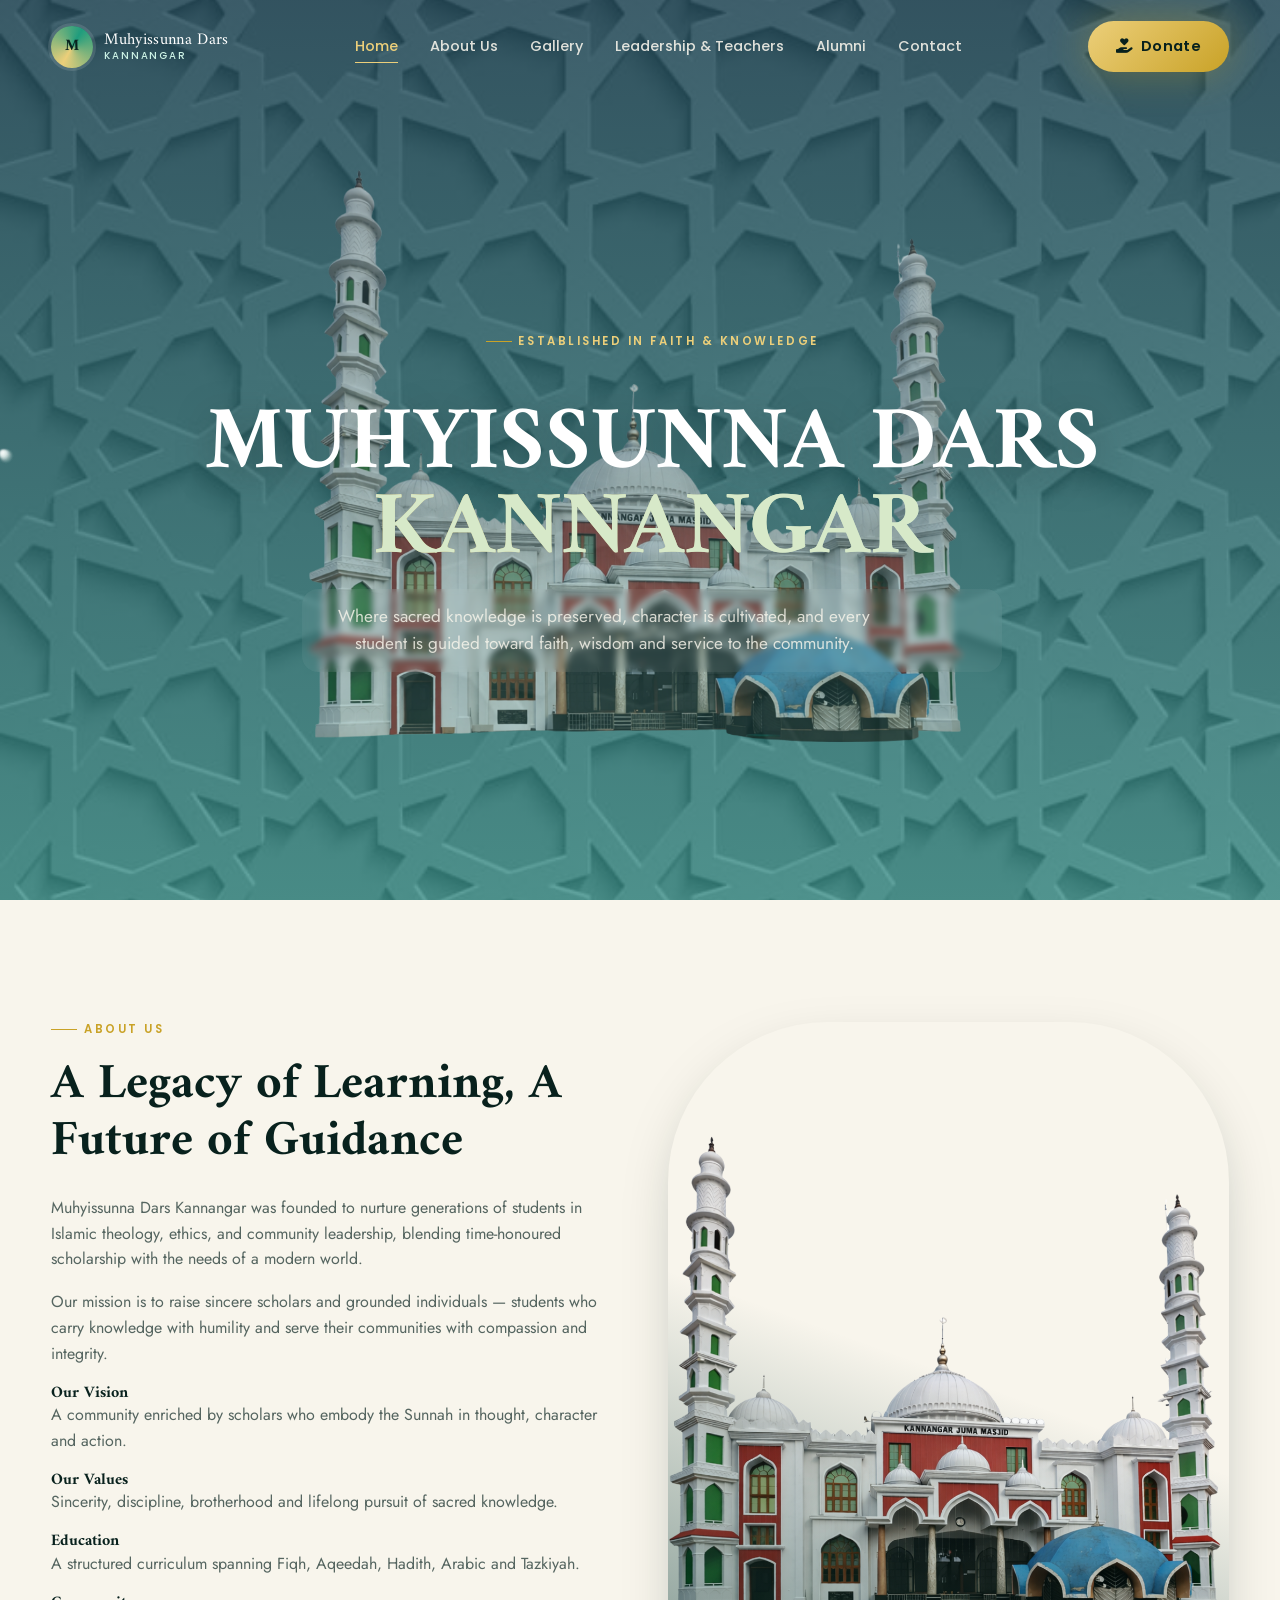
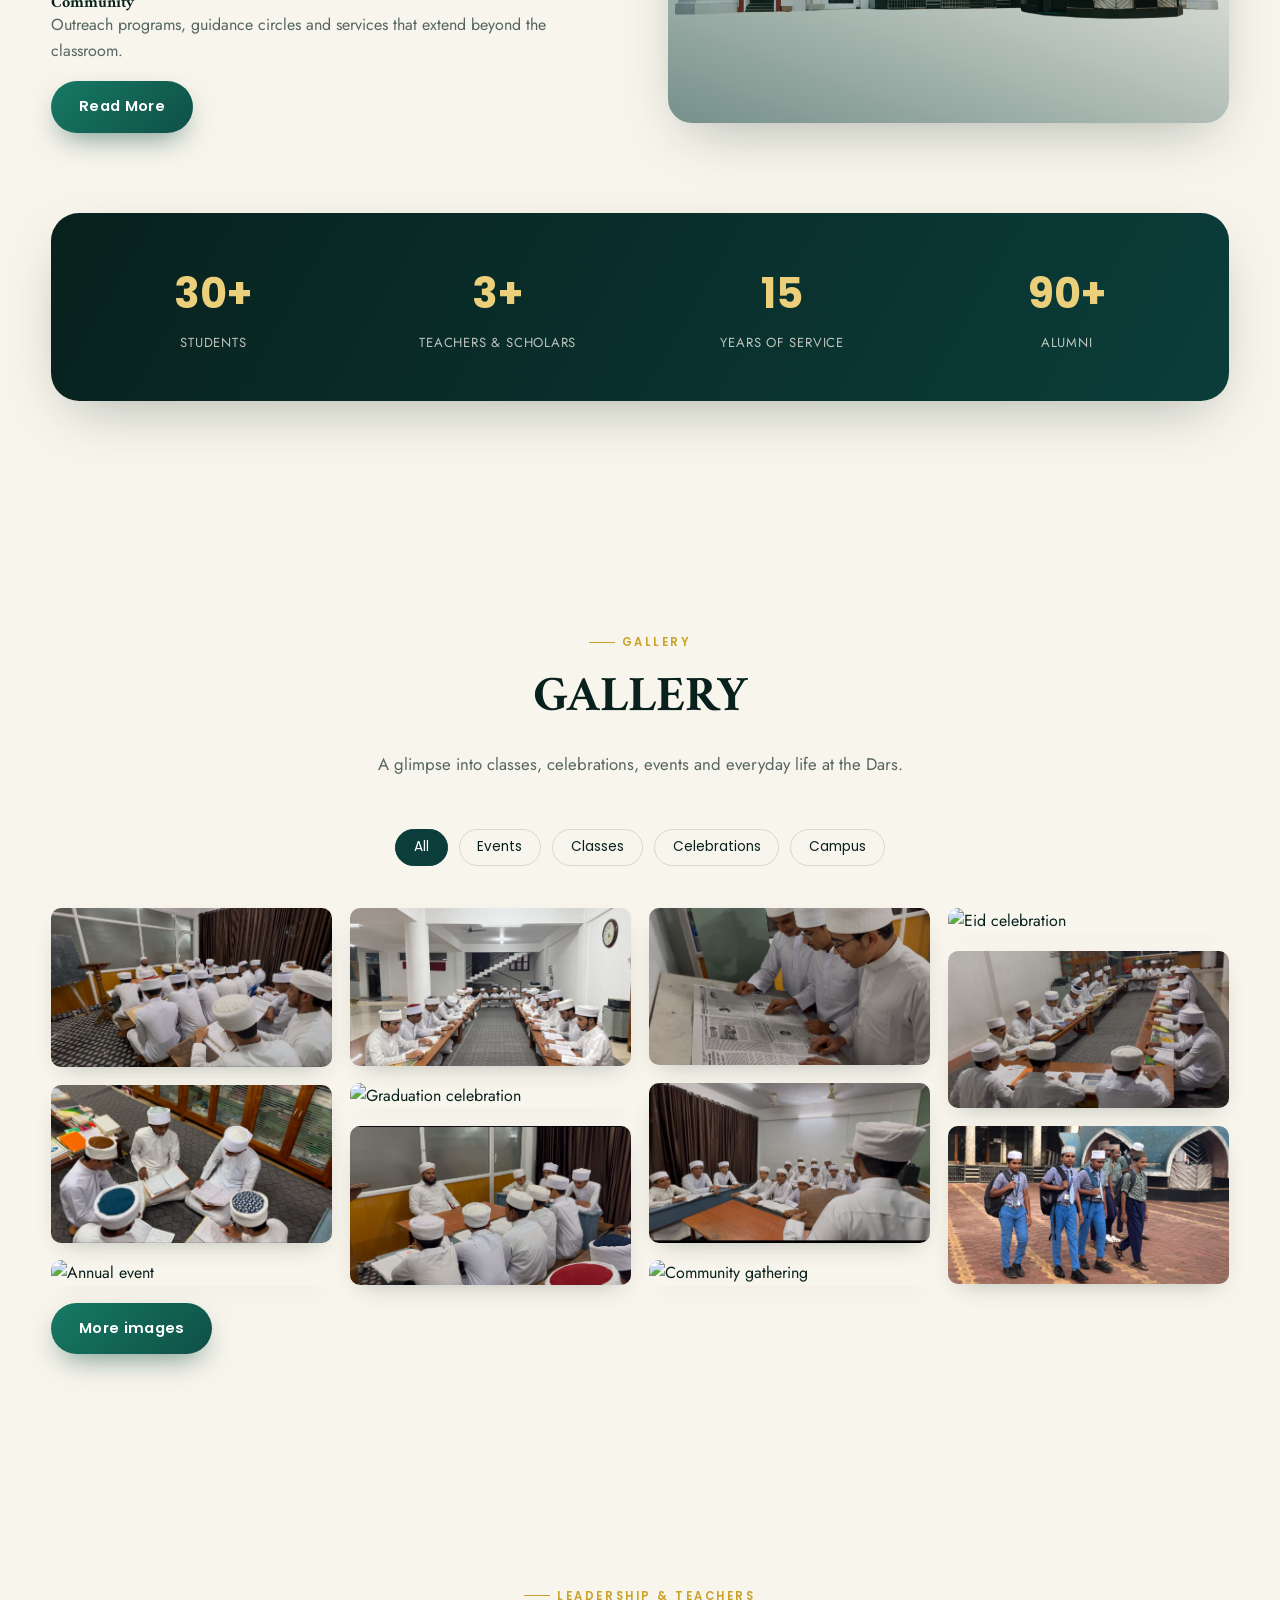
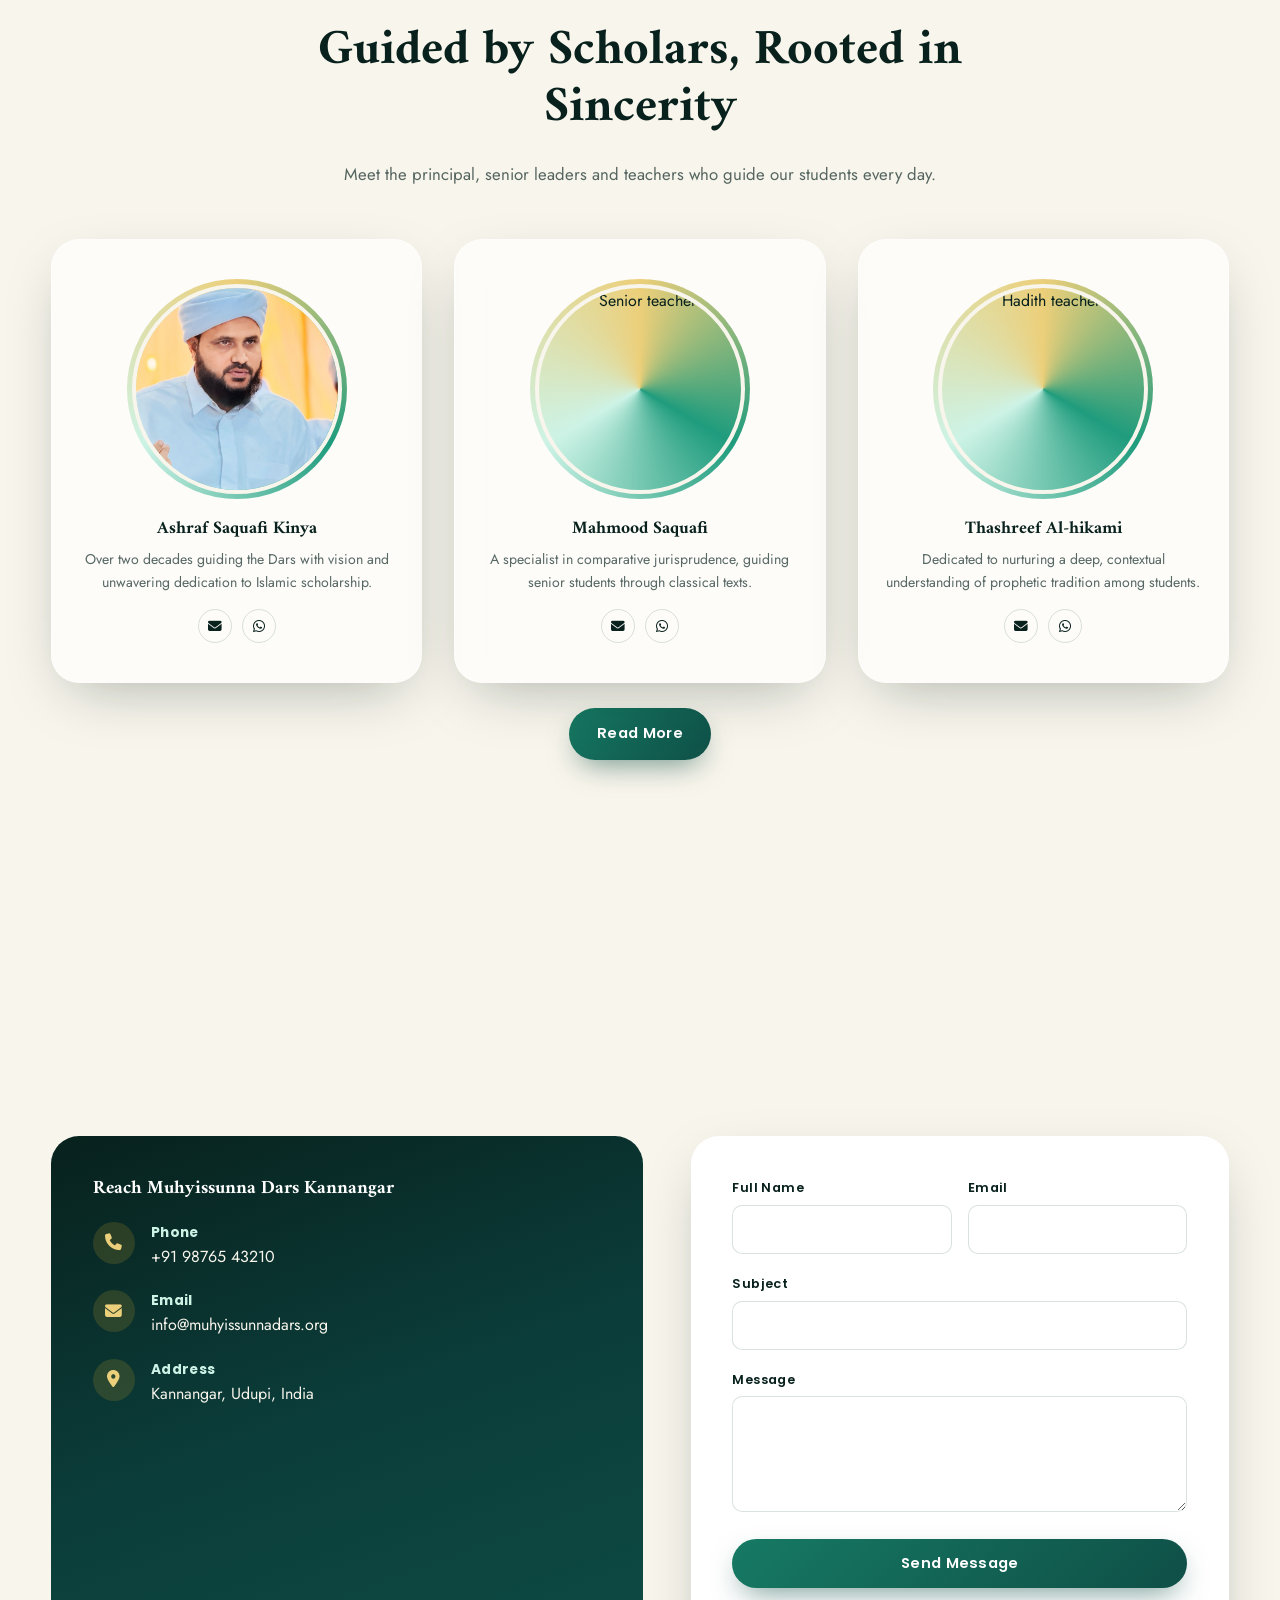
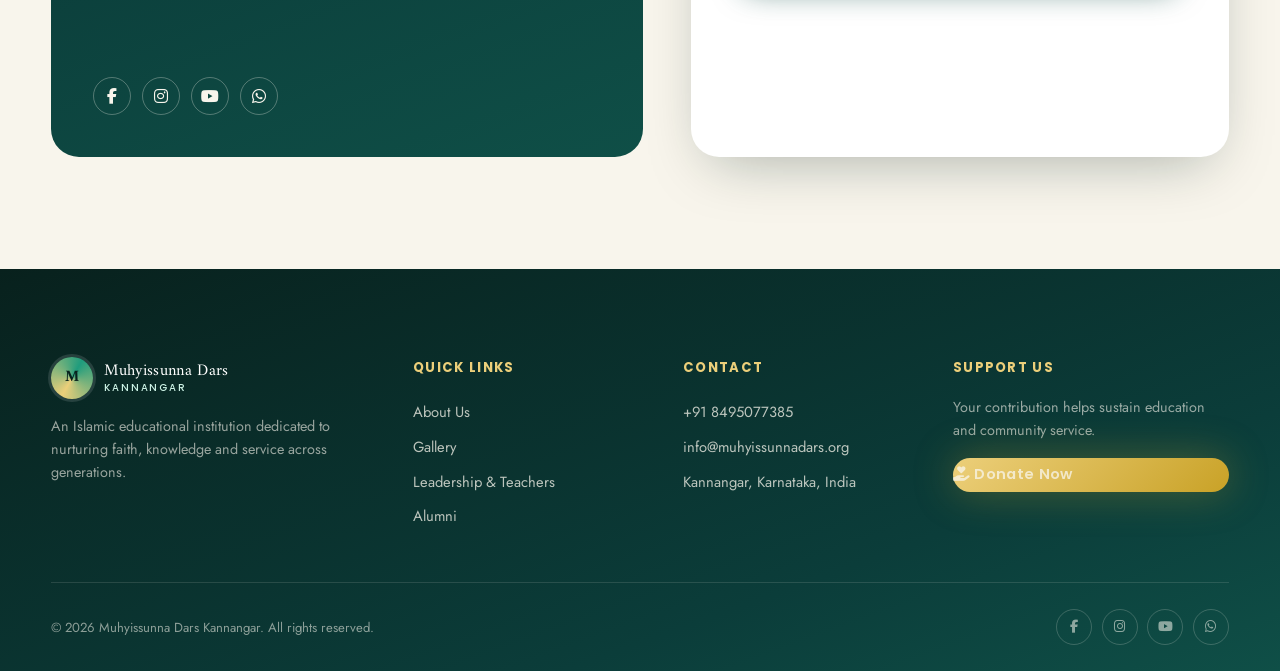
==== index.html @ 27917402 "Add files via upload" ====
<!DOCTYPE html>
<html lang="en">
<head>
<meta charset="UTF-8">
<meta name="viewport" content="width=device-width, initial-scale=1.0">
<title>Muhyissunna Dars Kannangar — Islamic Education, Rooted in Faith</title>
<meta name="description" content="Muhyissunna Dars Kannangar is an Islamic educational institution nurturing knowledge, faith and community through traditional and contemporary learning.">
<link rel="preconnect" href="https://fonts.googleapis.com">
<link href="https://fonts.googleapis.com/css2?family=Amiri:wght@400;700&family=Jost:wght@300;400;500;600;700&family=Poppins:wght@500;600;700&display=swap" rel="stylesheet">
<link rel="stylesheet" href="https://cdnjs.cloudflare.com/ajax/libs/font-awesome/6.5.1/css/all.min.css">
<link rel="stylesheet" href="style.css">
</head>
<body>

<div class="loader">
    <img src="images/kngr mosque.png" alt="Muhyissunna Dars Logo" class="loader-image">
    <span>Muhyissunna Dars<br/>&emsp;&emsp;Kannangar</span>
</div>

<!-- ===================== NAVBAR ===================== -->
<nav class="navbar">
  <div class="container">
    <a href="index.html" class="brand">
      <div class="brand-mark">M</div>
      <div class="brand-name">Muhyissunna Dars
        <small>KANNANGAR</small>
      </div>
    </a>
    <ul class="nav-links">
      <li><a href="index.html#home">Home</a></li>
      <li><a href="about.html">About Us</a></li>
      <li><a href="gallery.html">Gallery</a></li>
      <li><a href="leadership.html">Leadership &amp; Teachers</a></li>
      <li><a href="alumni.html">Alumni</a></li>
      <li><a href="contact.html">Contact</a></li>
    </ul>
    <div class="nav-cta">
      <a href="donate.html" class="btn btn-gold"><i class="fa-solid fa-hand-holding-heart"></i> Donate</a>
      <button class="nav-toggle" aria-label="Toggle menu"><span></span><span></span><span></span></button>
    </div>
  </div>
</nav>

<!-- ===================== HERO ===================== -->
<section class="hero" id="home">
  <img src="images/kngr mosque.png" class="hero-mosque" alt="Kannangar Mosque">
  <div class="hero-pattern"></div>
  <div class="floaters"></div>
  <div class="container hero-content">
    <div class="eyebrow hero-eyebrow" data-reveal="fade">Established in Faith &amp; Knowledge</div>
    <h1 class="hero-title" data-reveal>MUHYISSUNNA DARS<br><span>KANNANGAR</span></h1>
<div class="hero-sub-box" data-reveal>
    <p class="hero-sub">
        Where sacred knowledge is preserved, character is cultivated, and every student is guided toward faith, wisdom and service to the community.
    </p>
</div>    <div class="hero-actions" data-reveal>
      <a href="about.html" class="btn btn-primary">Learn More</a>
      <a href="contact.html" class="btn btn-ghost">Contact Us</a>
      <a href="donate.html" class="btn btn-gold"><i class="fa-solid fa-hand-holding-heart"></i> Donate</a>
    </div>
  </div>
  <div class="hero-scroll">Scroll<div class="line"></div></div>
</section>

<!-- ===================== ABOUT ===================== -->
<section class="about section-pad" id="about">
  <div class="container">
    <div class="about-grid">
      <div class="about-copy" data-reveal>
        <div class="eyebrow">About Us</div>
        <h2 class="section-title">A Legacy of Learning, A Future of Guidance</h2>
        <p>Muhyissunna Dars Kannangar was founded to nurture generations of students in Islamic theology, ethics, and community leadership, blending time-honoured scholarship with the needs of a modern world.</p>
        <p>Our mission is to raise sincere scholars and grounded individuals — students who carry knowledge with humility and serve their communities with compassion and integrity.</p>
        <div class="value-cards">
          <div class="value-card"><h4>Our Vision</h4><p>A community enriched by scholars who embody the Sunnah in thought, character and action.</p></div>
          <div class="value-card"><h4>Our Values</h4><p>Sincerity, discipline, brotherhood and lifelong pursuit of sacred knowledge.</p></div>
          <div class="value-card"><h4>Education</h4><p>A structured curriculum spanning Fiqh, Aqeedah, Hadith, Arabic and Tazkiyah.</p></div>
          <div class="value-card"><h4>Community</h4><p>Outreach programs, guidance circles and services that extend beyond the classroom.</p></div>
        <a href="about.html" class="btn btn-primary about-btn">
    Read More
</a>
</div>
      </div>
      <div class="about-visual" data-reveal="zoom">
        <img src="images/kngr mosque.png" alt="Muhyissunna Dars Kannangar campus">
      </div>
    </div>

    <div class="counters" data-reveal>
      <div class="counter-item"><div class="num" data-count="30" data-suffix="+">0</div><div class="label">Students</div></div>
      <div class="counter-item"><div class="num" data-count="3" data-suffix="+">0</div><div class="label">Teachers &amp; Scholars</div></div>
      <div class="counter-item"><div class="num" data-count="15" data-suffix="">0</div><div class="label">Years of Service</div></div>
      <div class="counter-item"><div class="num" data-count="90" data-suffix="+">0</div><div class="label">Alumni </div></div>
    </div>
  </div>
</section>

<!-- ===================== GALLERY ===================== -->
<section class="gallery section-pad" id="gallery">
  <div class="container">
    <div class="section-head" data-reveal>
      <div class="eyebrow">Gallery</div>
      <h2 class="section-title">GALLERY</h2>
      <p class="section-lede" style="margin:0 auto;">A glimpse into classes, celebrations, events and everyday life at the Dars.</p>
    </div>

    <div class="filters" data-reveal>
      <button class="filter-btn active" data-filter="all">All</button>
      <button class="filter-btn" data-filter="events">Events</button>
      <button class="filter-btn" data-filter="classes">Classes</button>
      <button class="filter-btn" data-filter="celebrations">Celebrations</button>
      <button class="filter-btn" data-filter="campus">Campus</button>
    </div>

    <div class="gallery-grid" data-reveal>
      <div class="gallery-item" data-category="classes"><img src="images/g4.jpg" alt="Students in class"><div class="tag">Classes</div></div>
      <div class="gallery-item" data-category="campus"><img src="images/g9.jpg" alt="Library"><div class="tag">Campus</div></div>
      <div class="gallery-item" data-category="events"><img src="" alt="Annual event"><div class="tag">Events</div></div>
      <div class="gallery-item" data-category="campus"><img src="images/g7.jpg" alt="Campus grounds"><div class="tag">Campus</div></div>
      <div class="gallery-item" data-category="celebrations"><img src="" alt="Graduation celebration"><div class="tag">Celebrations</div></div>
      <div class="gallery-item" data-category="classes"><img src="images/g3.jpg" alt="Arabic class"><div class="tag">Classes</div></div>
      <div class="gallery-item" data-category="campus"><img src="images/g11.jpg" alt="Library"><div class="tag">Campus</div></div>
      <div class="gallery-item" data-category="campus"><img src="images/g5.jpg" alt="Library"><div class="tag">Campus</div></div>
      <div class="gallery-item" data-category="events"><img src="" alt="Community gathering"><div class="tag">Events</div></div>
      <div class="gallery-item" data-category="celebrations"><img src="" alt="Eid celebration"><div class="tag">Celebrations</div></div>
      <div class="gallery-item" data-category="campus"><img src="images/g2.jpg" alt="Library"><div class="tag">Campus</div></div>
      <div class="gallery-item" data-category="campus"><img src="images/g8.jpg" alt="Library"><div class="tag">Campus</div></div>



</div>
    
  <a href="gallery.html" class="btn btn-primary about-btn">
     More images
</a>
  </div>
</section>

<!-- ===================== LEADERSHIP ===================== -->
<section class="leadership section-pad" id="leadership">
  <div class="container">
    <div class="section-head" data-reveal>
      <div class="eyebrow">Leadership &amp; Teachers</div>
      <h2 class="section-title">Guided by Scholars, Rooted in Sincerity</h2>
      <p class="section-lede" style="margin:0 auto;">Meet the principal, senior leaders and teachers who guide our students every day.</p>
    </div>
    <div class="team-grid">
      <div class="team-card" data-reveal>
        <div class="team-photo"><img src="images/ashrafsaquafikinya.jpeg" alt="Principal"></div>
        <h4>Ashraf Saquafi Kinya</h4>
        <div class="role"></div>
        <p>Over two decades guiding the Dars with vision and unwavering dedication to Islamic scholarship.</p>
        <div class="team-socials"><a href="#"><i class="fa-solid fa-envelope"></i></a><a href="#"><i class="fa-brands fa-whatsapp"></i></a></div>
      </div>
      <div class="team-card" data-reveal>
        <div class="team-photo"><img src="https://picsum.photos/seed/teacher1/300/300" alt="Senior teacher"></div>
        <h4>Mahmood Saquafi</h4>
        <div class="role"></div>
        <p>A specialist in comparative jurisprudence, guiding senior students through classical texts.</p>
        <div class="team-socials"><a href="#"><i class="fa-solid fa-envelope"></i></a><a href="#"><i class="fa-brands fa-whatsapp"></i></a></div>
      </div>
      <div class="team-card" data-reveal>
        <div class="team-photo"><img src="https://picsum.photos/seed/teacher2/300/300" alt="Hadith teacher"></div>
        <h4>Thashreef Al-hikami</h4>
        <div class="role"></div>
        <p>Dedicated to nurturing a deep, contextual understanding of prophetic tradition among students.</p>
        <div class="team-socials"><a href="#"><i class="fa-solid fa-envelope"></i></a><a href="#"><i class="fa-brands fa-whatsapp"></i></a></div>
      </div>
    
</div>
 
    </div>
    <div></div><br/>
     <div align="center" class="about-btn-wrap">
    <a href="leadership.html" class="btn btn-primary about-btn">
        Read More
    </a>
  </div>
</section>

<!-- ===================== CONTACT ===================== -->
<section class="contact section-pad" id="contact">
     <div class="container"> <div class="section-head" data-reveal> <div class="eyebrow">Contact</div> <h2 class="section-title">We'd Love to Hear From You</h2> </div> <div class="contact-grid"> <div class="contact-info-card" data-reveal> <h3>Reach Muhyissunna Dars Kannangar</h3> <div class="contact-row"> <div class="ic"><i class="fa-solid fa-phone"></i></div> <div class="txt"><strong>Phone</strong>+91 98765 43210</div> </div> <div class="contact-row"> <div class="ic"><i class="fa-solid fa-envelope"></i></div> <div class="txt"><strong>Email</strong>info@muhyissunnadars.org</div> </div> <div class="contact-row"> <div class="ic"><i class="fa-solid fa-location-dot"></i></div> <div class="txt"><strong>Address</strong>Kannangar, Udupi, India</div> </div> <div class="map-embed">
    <iframe
        src="https://www.google.com/maps/embed?pb=!1m18!1m12!1m3!1d3885.788968002482!2d74.77411857413402!3d13.112551287215968!2m3!1f0!2f0!3f0!3m2!1i1024!2i768!4f13.1!3m3!1m2!1s0x3bbcb29c6a1f64b5%3A0x2ce1303c88379dfb!2sKannangar%20SSW%20Jumma%20Masjid!5e0!3m2!1sen!2sin!4v1783753999271!5m2!1sen!2sin"
        width="100%"
        height="450"
        style="border:0;"
        allowfullscreen=""
        loading="lazy"
        referrerpolicy="strict-origin-when-cross-origin"
        title="Location Map">
    </iframe>
</div><div class="social-row"> <a href="#"><i class="fa-brands fa-facebook-f"></i></a> <a href="#"><i class="fa-brands fa-instagram"></i></a> <a href="#"><i class="fa-brands fa-youtube"></i></a> <a href="#"><i class="fa-brands fa-whatsapp"></i></a> </div> </div> <form class="form-card" data-validate data-reveal novalidate> <div class="form-row"> <div class="field"><label>Full Name</label><input type="text" required><div class="err-msg">Please enter your name.</div></div> <div class="field"><label>Email</label><input type="email" required><div class="err-msg">Please enter a valid email.</div></div> </div> <div class="field"><label>Subject</label><input type="text" required><div class="err-msg">Please enter a subject.</div></div> <div class="field"><label>Message</label><textarea rows="4" required></textarea><div class="err-msg">Please enter a message.</div></div> <button type="submit" class="btn btn-primary" style="width:100%;">Send Message</button> <div class="form-status"></div> </form> </div> </div> </section>
<!-- ===================== FOOTER ===================== -->
<footer>
  <div class="container">
    <div class="footer-grid">
      <div class="footer-brand">
        <div class="brand">
          <div class="brand-mark">M</div>
          <div class="brand-name">Muhyissunna Dars<small>KANNANGAR</small></div>
        </div>
        <p>An Islamic educational institution dedicated to nurturing faith, knowledge and service across generations.</p>
      </div>
      <div class="footer-col">
        <h5>Quick Links</h5>
        <a href="index.html#about">About Us</a>
        <a href="index.html#gallery">Gallery</a>
        <a href="index.html#leadership">Leadership &amp; Teachers</a>
        <a href="alumni.html">Alumni</a>
      </div>
      <div class="footer-col">
        <h5>Contact</h5>
        <a href="tel:+919876543210">+91 8495077385</a>
        <a href="mailto:info@muhyissunnadars.org">info@muhyissunnadars.org</a>
        <a href="index.html#contact">Kannangar, Karnataka, India</a>
      </div>
      <div class="footer-col">
        <h5>Support Us</h5>
        <p style="font-size:.9rem; margin-bottom:1rem; color:rgba(248,245,236,.6);">Your contribution helps sustain education and community service.</p>
        <a href="donate.html" class="btn btn-gold"><i class="fa-solid fa-hand-holding-heart"></i> Donate Now</a>
      </div>
    </div>
    <div class="footer-bottom">
      <div>&copy; 2026 Muhyissunna Dars Kannangar. All rights reserved.</div>
      <div class="footer-socials">
        <a href="#"><i class="fa-brands fa-facebook-f"></i></a>
        <a href="https://www.instagram.com/muhyissunna_kngr/" target="_blank">
    <i class="fa-brands fa-instagram"></i>
</a>
        <a href="#"><i class="fa-brands fa-youtube"></i></a>
        <a href="#"><i class="fa-brands fa-whatsapp"></i></a>
      </div>
    </div>
  </div>
</footer>

<div class="lightbox"><button class="lightbox-close">&times;</button><img src="" alt=""></div>

<script src="script.js"></script>
</body>
</html>
---- style.css ----
/* =========================================================================
   MUHYISSUNNA DARS KANNANGAR — FINAL style.css
   Multi-page site: index (Home), about, teachers, gallery, alumni,
   contact, donate. Blue–green gradient theme, glassmorphism, Islamic
   geometric motifs, dark/light mode, particle background, scroll-to-top.
   ========================================================================= */

/* ---------------------------------------------------------------------
   1. DESIGN TOKENS (Light theme = default, Dark theme = [data-theme="dark"])
   --------------------------------------------------------------------- */
:root{
  /* Brand palette */
  --ink:        #08211d;
  --deep:       #0b3d3a;
  --teal:       #0f4f47;
  --emerald:    #167a63;
  --emerald-2:  #1f9c7d;
  --seafoam:    #6fd0b3;
  --seafoam-lt: #cdf3e6;
  --gold:       #c9a227;
  --gold-lt:    #eccf7a;
  --cream:      #f8f5ec;
  --white:      #ffffff;

  /* Semantic surface tokens (flip in dark mode) */
  --bg:          var(--cream);
  --bg-alt:      var(--white);
  --surface:     rgba(255,255,255,0.65);
  --surface-solid: var(--white);
  --text:        var(--ink);
  --text-soft:   rgba(8,33,29,0.68);
  --border-soft: rgba(11,61,58,0.15);
  --nav-bg:      rgba(8,33,29,0.62);
  --glass-border: rgba(255,255,255,0.35);
  --shadow-soft: 0 20px 60px -20px rgba(8,33,29,0.35);
  --shadow-glow: 0 0 40px rgba(201,162,39,0.35);

  --gradient-primary: linear-gradient(135deg, var(--emerald), var(--teal));
  --gradient-hero: linear-gradient(160deg, var(--ink) 0%, var(--deep) 45%, var(--teal) 100%);
  --gradient-gold: linear-gradient(135deg, var(--gold-lt), var(--gold));

  --font-display: 'Amiri', 'Georgia', serif;
  --font-body:    'Jost', 'Inter', sans-serif;
  --font-num:     'Poppins', sans-serif;

  --radius-lg: 28px;
  --radius-md: 18px;
  --radius-sm: 10px;
  --ease: cubic-bezier(.22,.9,.25,1);
}

/* Dark theme overrides — toggled by JS adding [data-theme="dark"] to <html> */
[data-theme="dark"]{
  --bg:            #071815;
  --bg-alt:        #0a221e;
  --surface:       rgba(15,79,71,0.28);
  --surface-solid: #0d2b26;
  --text:          #f2f7f4;
  --text-soft:     rgba(242,247,244,0.68);
  --border-soft:   rgba(242,247,244,0.12);
  --nav-bg:        rgba(3,12,10,0.72);
  --glass-border:  rgba(242,247,244,0.14);
  --cream:         #0a221e;
  --white:         #0d2b26;
  --shadow-soft:   0 20px 60px -20px rgba(0,0,0,0.6);
}

/* ---------------------------------------------------------------------
   2. RESET & BASE
   --------------------------------------------------------------------- */
*{ box-sizing:border-box; margin:0; padding:0; }
html{ scroll-behavior:smooth; }
body{
  font-family: var(--font-body);
  color: var(--text);
  background: var(--bg);
  overflow-x: hidden;
  line-height:1.6;
  -webkit-font-smoothing:antialiased;
  transition: background .5s var(--ease), color .5s var(--ease);
}
img{ max-width:100%; display:block; }
img[loading="lazy"]{ background:var(--border-soft); }
a{ color:inherit; text-decoration:none; }
ul{ list-style:none; }
button{ font-family:inherit; cursor:pointer; border:none; background:none; }
section{ position:relative; }
.container{ width:min(1180px, 92%); margin:0 auto; }

@media (prefers-reduced-motion: reduce){
  *{ animation-duration:0.01ms !important; animation-iteration-count:1 !important; transition-duration:0.01ms !important; scroll-behavior:auto !important; }
}

h1,h2,h3,h4{ font-family: var(--font-display); line-height:1.15; color: var(--text); }
.eyebrow{
  font-family:var(--font-num); letter-spacing:.22em; text-transform:uppercase;
  font-size:.72rem; color:var(--gold); font-weight:600;
  display:inline-flex; align-items:center; gap:.6em;
}
.eyebrow::before{ content:""; width:26px; height:1px; background:var(--gold); display:inline-block; }
.section-title{ font-size:clamp(2rem,4vw,3.1rem); margin:.35em 0 .5em; }
.section-lede{ max-width:640px; color:var(--text-soft); font-size:1.05rem; }
.section-head{ text-align:center; max-width:720px; margin:0 auto 3.2rem; }
.section-pad{ padding:7rem 0; }

/* ---------------------------------------------------------------------
   3. SIGNATURE MOTIF — the mihrab arch, used structurally throughout
   --------------------------------------------------------------------- */
.arch-frame{ border-radius: 120px 120px 18px 18px; border: 1px solid rgba(201,162,39,0.35); }
.arch-divider{ width:100%; height:46px; display:block; background-repeat:repeat-x; background-position:center; background-size:64px 46px; }
.arch-divider.up{ background-image: radial-gradient(circle at 32px 46px, transparent 30px, var(--bg) 31px); }
.arch-divider.down-deep{ background-image: radial-gradient(circle at 32px 0px, transparent 30px, var(--deep) 31px); transform: rotate(180deg); }

/* ---------------------------------------------------------------------
   4. BUTTONS
   --------------------------------------------------------------------- */
.btn{
  display:inline-flex; align-items:center; justify-content:center; gap:.55em;
  padding:.95em 1.9em; border-radius:999px; font-family:var(--font-num);
  font-weight:600; font-size:.92rem; letter-spacing:.02em;
  transition: transform .45s var(--ease), box-shadow .45s var(--ease), background .3s ease, color .3s ease;
  white-space:nowrap;
}
.btn-primary{ background: var(--gradient-primary); color:var(--white); box-shadow: 0 12px 30px -10px rgba(15,79,71,.65); }
.btn-primary:hover{ transform:translateY(-3px); box-shadow:0 18px 36px -8px rgba(15,79,71,.75); }
.btn-ghost{ background:transparent; color:var(--cream); border:1px solid rgba(248,245,236,.45); }
.btn-ghost:hover{ background:rgba(248,245,236,.12); transform:translateY(-3px); }
.btn-gold{ background: var(--gradient-gold); color:var(--ink); box-shadow: var(--shadow-glow); position:relative; }
.btn-gold:hover{ box-shadow:0 0 0 4px rgba(201,162,39,.18), var(--shadow-glow); transform:translateY(-2px); }
.btn-gold.pulse::after{
  content:""; position:absolute; inset:-4px; border-radius:inherit; border:1px solid var(--gold);
  animation: pulseGlow 2.4s ease-in-out infinite;
}
@keyframes pulseGlow{ 0%,100%{ opacity:.6; transform:scale(1);} 50%{ opacity:0; transform:scale(1.12);} }
.btn-outline-dark{ border:1px solid var(--border-soft); color:var(--text); }
.btn-outline-dark:hover{ background:var(--deep); color:var(--white); border-color:var(--deep); }

/* ---------------------------------------------------------------------
   5. NAVBAR (sticky, glass-blurred on scroll) + THEME TOGGLE
   --------------------------------------------------------------------- */
.navbar{ position:fixed; top:0; left:0; right:0; z-index:1000; padding: 1.3rem 0; transition: all .5s var(--ease); }
.navbar .container{ display:flex; align-items:center; justify-content:space-between; }
.navbar.scrolled{
  padding: .8rem 0; background: var(--nav-bg);
  backdrop-filter: blur(18px) saturate(140%); -webkit-backdrop-filter: blur(18px) saturate(140%);
  box-shadow: 0 8px 32px -12px rgba(0,0,0,.35);
}

.brand{ display:flex; align-items:center; gap:.7rem; }
.brand-mark{
  width:42px; height:42px; border-radius:50%;
  background: conic-gradient(from 210deg, var(--gold-lt), var(--emerald-2), var(--gold-lt));
  display:flex; align-items:center; justify-content:center; color:var(--ink);
  font-family:var(--font-display); font-weight:700; box-shadow: 0 0 0 3px rgba(255,255,255,.12);
}
.brand-name{ font-family:var(--font-display); color:var(--white); font-size:1.02rem; line-height:1.05; letter-spacing:.02em; }
.brand-name small{ display:block; font-family:var(--font-num); font-size:.62rem; letter-spacing:.18em; color:var(--seafoam-lt); font-weight:500; margin-top:.25em; }
.nav-links{ display:flex; align-items:center; gap:2rem; }
.nav-links a{ color: rgba(248,245,236,.88); font-family: var(--font-num); font-size:.9rem; font-weight:500; position:relative; padding:.3em 0; }
.nav-links a::after{ content:""; position:absolute; left:0; bottom:-2px; height:1px; width:0; background:var(--gold-lt); transition:width .35s var(--ease); }
.nav-links a:hover::after, .nav-links a.active::after{ width:100%; }
.nav-links a.active{ color:var(--gold-lt); }
.nav-cta{ display:flex; align-items:center; gap:.9rem; }

/* Dark/Light mode toggle switch */
.theme-toggle{
  width:52px; height:28px; border-radius:999px; background:rgba(248,245,236,.16);
  border:1px solid rgba(248,245,236,.3); position:relative; flex:none; transition: background .3s ease;
}
.theme-toggle .knob{
  position:absolute; top:2px; left:2px; width:22px; height:22px; border-radius:50%;
  background: var(--gradient-gold); display:flex; align-items:center; justify-content:center; font-size:.68rem;
  transition: transform .4s var(--ease); color:var(--ink);
}
[data-theme="dark"] .theme-toggle .knob{ transform: translateX(24px); }

.nav-toggle{ display:none; flex-direction:column; gap:5px; width:26px; }
.nav-toggle span{ height:2px; background:var(--white); border-radius:2px; }

@media (max-width: 980px){
  .nav-links{
    position:fixed; inset:0 0 0 auto; width:min(320px,80%); height:100vh;
    background: linear-gradient(180deg, var(--ink), var(--deep));
    flex-direction:column; justify-content:center; align-items:flex-start;
    padding: 3rem 2.4rem; gap:1.6rem; transform:translateX(100%); transition: transform .5s var(--ease); z-index:1001;
  }
  .nav-links.open{ transform:translateX(0); }
  .nav-toggle{ display:flex; z-index:1002; }
  .nav-cta .btn-ghost{ display:none; }
}

/* ---------------------------------------------------------------------
   6. HERO
   --------------------------------------------------------------------- */
.hero{
  min-height:100vh; display:flex; align-items:center; position:relative; overflow:hidden;
  background:
    radial-gradient(circle at 15% 20%, rgba(111,208,179,.25), transparent 45%),
    radial-gradient(circle at 85% 80%, rgba(201,162,39,.18), transparent 50%),
    var(--gradient-hero);
}
.page-hero{
    padding: 75px 0 30px;
    text-align: center;
    background: linear-gradient(
        135deg,
        #083344,
        #0f766e
    );
    color: white;
}
.hero-pattern{
  position:absolute; inset:0; opacity:.16; pointer-events:none;
  background-image: url("data:image/svg+xml,%3Csvg xmlns='http://www.w3.org/2000/svg' width='120' height='120' viewBox='0 0 120 120'%3E%3Cg fill='none' stroke='%23c9a227' stroke-width='1'%3E%3Cpath d='M60 0 L120 60 L60 120 L0 60 Z'/%3E%3Ccircle cx='60' cy='60' r='34'/%3E%3C/g%3E%3C/svg%3E");
  background-size: 220px 220px; animation: drift 60s linear infinite;
}
@keyframes drift{ from{background-position:0 0;} to{background-position: 1000px 500px;} }

/* Particle background canvas (JS draws onto #particles-canvas) */
.particles-bg{ position:absolute; inset:0; z-index:0; pointer-events:none; }
.particles-bg canvas{ width:100%; height:100%; display:block; }

.floaters{ position:absolute; inset:0; pointer-events:none; }
.floater{
  position:absolute; border-radius:50%;
  background: radial-gradient(circle at 30% 30%, rgba(255,255,255,.5), rgba(111,208,179,.05));
  filter: blur(1px); opacity:.5; animation: float 12s ease-in-out infinite;
}
@keyframes float{ 0%,100%{ transform: translateY(0) translateX(0); } 50%{ transform: translateY(-30px) translateX(14px); } }

.hero-content{ position:relative; z-index:2; padding-top:6rem; }
.hero-eyebrow{ color:var(--gold-lt); }
.hero-title{ color:var(--white); font-size:clamp(2.4rem, 6vw, 4.6rem); margin:.4em 0 .3em; text-shadow: 0 8px 40px rgba(0,0,0,.25); }
.hero-title span{
  background: linear-gradient(120deg, var(--gold-lt), var(--seafoam-lt));
  -webkit-background-clip:text; background-clip:text; color:transparent;
}
.hero-sub{ color: rgba(248,245,236,.82); max-width:560px; font-size:1.08rem; margin-bottom:2.4rem; }
.hero-actions{ display:flex; flex-wrap:wrap; gap:1rem; }

/* Animated stat cards on Home */
.stats-row{
  position:relative; z-index:2; margin-top:4.5rem; display:grid; grid-template-columns:repeat(4,1fr); gap:1.3rem;
}
.stat-card{
  background: var(--surface); backdrop-filter: blur(14px); -webkit-backdrop-filter: blur(14px);
  border:1px solid var(--glass-border); border-radius:var(--radius-md); padding:1.6rem 1.2rem; text-align:center;
  transition: transform .4s var(--ease), box-shadow .4s var(--ease);
}
.stat-card:hover{ transform:translateY(-8px); box-shadow: var(--shadow-soft); }
.stat-card .num{ font-family:var(--font-num); font-weight:700; color:var(--gold-lt); font-size:clamp(1.6rem,3vw,2.2rem); }
.stat-card .label{ color:rgba(248,245,236,.78); font-size:.78rem; letter-spacing:.05em; text-transform:uppercase; margin-top:.3rem; }

.hero-scroll{
  position:absolute; bottom:2.4rem; left:50%; transform:translateX(-50%);
  color:rgba(248,245,236,.7); font-family:var(--font-num); font-size:.72rem; letter-spacing:.2em; text-transform:uppercase; text-align:center;
}
.hero-scroll .line{ width:1px; height:38px; background:rgba(248,245,236,.5); margin:.6rem auto 0; position:relative; overflow:hidden; }
.hero-scroll .line::after{ content:""; position:absolute; top:-100%; left:0; width:100%; height:100%; background:var(--gold-lt); animation:scrollLine 2s ease-in-out infinite; }
@keyframes scrollLine{ to{ top:100%; } }

/* ---------------------------------------------------------------------
   7. MISSION / VISION (Home) — glass cards
   --------------------------------------------------------------------- */
.mission-vision{ background:var(--bg); }
.mv-grid{ display:grid; grid-template-columns:repeat(2,1fr); gap:1.8rem; }
.glass-card{
  background: var(--surface); backdrop-filter: blur(16px); -webkit-backdrop-filter: blur(16px);
  border:1px solid var(--glass-border); border-radius:var(--radius-lg); padding:2.4rem;
  box-shadow: var(--shadow-soft); transition: transform .4s var(--ease), box-shadow .4s var(--ease);
}
.glass-card:hover{ transform:translateY(-8px); }
.glass-card .ic{ width:56px; height:56px; border-radius:50%; background:var(--gradient-primary); color:var(--white); display:flex; align-items:center; justify-content:center; font-size:1.4rem; margin-bottom:1.2rem; }
.glass-card h3{ margin-bottom:.6rem; }
.glass-card p, .glass-card li{ color:var(--text-soft); font-size:.95rem; }
.glass-card ul{ margin-top:.6rem; }
.glass-card li{ padding:.35rem 0; display:flex; gap:.6rem; align-items:flex-start; }
.glass-card li i{ color:var(--emerald); margin-top:.25rem; }

/* ---------------------------------------------------------------------
   8. ABOUT PAGE — timeline + achievement cards
   --------------------------------------------------------------------- */
.about-copy p{ color:var(--text-soft); margin-bottom:1.1rem; }
.about-visual{ position:relative; border-radius: 160px 160px 24px 24px; overflow:hidden; aspect-ratio: 4/5; box-shadow: var(--shadow-soft); }
.about-visual img{ width:100%; height:100%; object-fit:cover; }
.about-visual::after{ content:""; position:absolute; inset:0; background: linear-gradient(200deg, transparent 50%, rgba(11,61,58,.55)); }
.about-grid{ display:grid; grid-template-columns:1fr 1fr; gap:3.5rem; align-items:center; }

.timeline{ position:relative; max-width:760px; margin:0 auto; }
.timeline::before{ content:""; position:absolute; left:24px; top:0; bottom:0; width:2px; background: linear-gradient(180deg, var(--gold), var(--emerald-2)); }
.t-item{ position:relative; padding-left:70px; margin-bottom:2.6rem; }
.t-item::before{ content:""; position:absolute; left:14px; top:2px; width:22px; height:22px; border-radius:50%; background:var(--surface-solid); border:3px solid var(--emerald); box-shadow:0 0 0 4px var(--bg); }
.t-item .yr{ font-family:var(--font-num); color:var(--gold); font-weight:700; font-size:.85rem; letter-spacing:.05em; }
.t-item h4{ margin:.25rem 0 .4rem; }
.t-item p{ color:var(--text-soft); font-size:.92rem; }

.achieve-grid{ display:grid; grid-template-columns:repeat(4,1fr); gap:1.3rem; }
.achieve-card{
  text-align:center; background:var(--surface-solid); border-radius:var(--radius-md); padding:2rem 1.2rem;
  box-shadow:var(--shadow-soft); border-top:3px solid var(--gold); transition: transform .4s var(--ease);
}
.achieve-card:hover{ transform:translateY(-8px); }
.achieve-card .ic{ font-size:1.8rem; color:var(--emerald); margin-bottom:.8rem; }
.achieve-card h4{ font-size:1rem; }
.achieve-card p{ color:var(--text-soft); font-size:.85rem; margin-top:.4rem; }

.counters{
  margin-top:5rem; padding:3rem 2rem; border-radius:var(--radius-lg);
  background: linear-gradient(120deg, var(--ink), var(--deep));
  display:grid; grid-template-columns:repeat(4,1fr); gap:1.5rem; text-align:center; box-shadow: var(--shadow-soft);
}
.counter-item .num{ font-family:var(--font-num); font-weight:700; color:var(--gold-lt); font-size:clamp(1.8rem,3.6vw,2.6rem); }
.counter-item .label{ color:rgba(248,245,236,.75); font-size:.82rem; letter-spacing:.06em; text-transform:uppercase; margin-top:.3rem; }

/* ---------------------------------------------------------------------
   9. TEACHERS PAGE
   --------------------------------------------------------------------- */
.team-grid{ display:grid; grid-template-columns:repeat(3,1fr); gap:2rem; }
.team-card{
  text-align:center; background:var(--surface); backdrop-filter: blur(14px); -webkit-backdrop-filter: blur(14px);
  border:1px solid var(--glass-border); border-radius:var(--radius-lg); padding:2.4rem 1.6rem;
  box-shadow:var(--shadow-soft); transition: transform .4s var(--ease);
}
.team-card:hover{ transform:translateY(-8px); }
.team-photo{
  width:150px; height:150px; margin:0 auto 1.1rem; border-radius:50%; padding:5px;
  background: conic-gradient(var(--gold-lt), var(--emerald-2), var(--seafoam-lt), var(--gold-lt));
  transition: transform .4s var(--ease);
}
/* .team-photo img{ width:100%; height:100%; border-radius:50%; object-fit:cover; border:4px solid var(--bg); } */
.team-photo{
  width:220px;
  height:220px;
  margin:0 auto 20px;
  overflow:hidden;
  border-radius:50%;
}

.team-photo img{
  width:100%;
  height:100%;
  object-fit:cover;
  display:block;
  border-radius:50%;
  border:4px solid var(--bg);
}
.team-card:hover .team-photo{ transform: scale(1.06) rotate(4deg); }
.team-card h4{ font-size:1.1rem; margin-bottom:.15rem; }
.team-card .role{ color:var(--emerald); font-family:var(--font-num); font-size:.8rem; letter-spacing:.05em; text-transform:uppercase; margin-bottom:.6rem; }
.team-card p{ color:var(--text-soft); font-size:.88rem; }
.team-socials{ display:flex; justify-content:center; gap:.6rem; margin-top:1rem; }
.team-socials a{
  width:34px; height:34px; border-radius:50%; border:1px solid var(--border-soft); display:flex; align-items:center; justify-content:center;
  font-size:.85rem; color:var(--text); transition: all .3s ease;
}
.team-socials a:hover{ background:var(--deep); color:var(--white); border-color:var(--deep); }

/* ---------------------------------------------------------------------
   10. GALLERY PAGE — masonry, filters, lightbox
   --------------------------------------------------------------------- */
.filters{ display:flex; justify-content:center; gap:.7rem; flex-wrap:wrap; margin-bottom:2.6rem; }
.filter-btn{ padding:.55em 1.3em; border-radius:999px; font-family:var(--font-num); font-size:.85rem; border:1px solid var(--border-soft); color:var(--text); transition: all .3s ease; }
.filter-btn.active, .filter-btn:hover{ background:var(--deep); color:var(--white); border-color:var(--deep); }
.gallery-grid{ columns: 4 220px; column-gap:1.1rem; }
.gallery-item{ break-inside:avoid; margin-bottom:1.1rem; border-radius:var(--radius-sm); overflow:hidden; position:relative; cursor:pointer; box-shadow: 0 10px 24px -12px rgba(8,33,29,.3); }
.gallery-item img{ width:100%; display:block; transition: transform .6s var(--ease); }
.gallery-item:hover img{ transform:scale(1.08); }
.gallery-item .tag{
  position:absolute; inset:auto 0 0 0; padding:.9rem; background: linear-gradient(0deg, rgba(8,33,29,.85), transparent);
  color:var(--cream); font-family:var(--font-num); font-size:.78rem; letter-spacing:.05em; opacity:0; transform:translateY(10px); transition: all .4s var(--ease);
}
.gallery-item:hover .tag{ opacity:1; transform:translateY(0); }
.gallery-item.hide{ display:none; }

.lightbox{ position:fixed; inset:0; background:rgba(8,33,29,.92); z-index:2000; display:none; align-items:center; justify-content:center; padding:2rem; }
.lightbox.open{ display:flex; }
.lightbox img{ max-width:min(900px,90vw); max-height:85vh; border-radius:var(--radius-sm); }
.lightbox-close{ position:absolute; top:2rem; right:2rem; color:var(--white); font-size:1.6rem; width:44px; height:44px; border-radius:50%; border:1px solid rgba(255,255,255,.3); display:flex; align-items:center; justify-content:center; }

/* ---------------------------------------------------------------------
   11. ALUMNI PAGE
   --------------------------------------------------------------------- */
.alumni-tabs{ display:flex; justify-content:center; gap:.6rem; flex-wrap:wrap; margin-bottom:2.6rem; }
.alumni-grid{ display:grid; grid-template-columns:repeat(3,1fr); gap:1.8rem; }
.alumni-card{ background:var(--surface-solid); border-radius:var(--radius-md); overflow:hidden; box-shadow:var(--shadow-soft); transition: transform .4s var(--ease); }
.alumni-card:hover{ transform:translateY(-8px); }
.alumni-card .ph{ aspect-ratio:1/1; overflow:hidden; }
.alumni-card .ph img{ width:100%; height:100%; object-fit:cover; transition: transform .6s var(--ease); }
.alumni-card:hover .ph img{ transform:scale(1.08); }
.alumni-card .body{ padding:1.4rem; }
.alumni-card h4{ font-size:1.05rem; }
.alumni-card .meta{ font-family:var(--font-num); font-size:.78rem; color:var(--emerald); letter-spacing:.03em; text-transform:uppercase; margin:.2rem 0 .7rem; }
.alumni-card p{ color:var(--text-soft); font-size:.88rem; }

.testimonial-wrap{ max-width:760px; margin:0 auto; position:relative; }
.t-slide{ display:none; text-align:center; }
.t-slide.active{ display:block; animation: fadeUp .6s var(--ease); }
@keyframes fadeUp{ from{ opacity:0; transform:translateY(14px);} to{opacity:1; transform:translateY(0);} }
.t-slide img{ width:76px; height:76px; border-radius:50%; margin:0 auto 1.2rem; object-fit:cover; border:3px solid var(--gold-lt); }
.t-slide p.quote{ font-family:var(--font-display); font-size:1.25rem; color:var(--text); font-style:italic; margin-bottom:1rem; }
.t-slide .who{ font-family:var(--font-num); font-size:.85rem; color:var(--emerald); text-transform:uppercase; letter-spacing:.04em; }
.t-dots{ display:flex; justify-content:center; gap:.5rem; margin-top:2rem; }
.t-dots button{ width:9px; height:9px; border-radius:50%; background:var(--border-soft); }
.t-dots button.active{ background:var(--emerald); width:22px; border-radius:6px; transition: all .3s ease; }

/* ---------------------------------------------------------------------
   12. FORMS (contact, registration) — shared
   --------------------------------------------------------------------- */
.form-card{ background:var(--surface-solid); border-radius:var(--radius-lg); padding:2.6rem; box-shadow: var(--shadow-soft); }
.form-row{ display:grid; grid-template-columns:1fr 1fr; gap:1rem; }
.field{ margin-bottom:1.2rem; }
.field label{ display:block; font-family:var(--font-num); font-size:.8rem; letter-spacing:.03em; color:var(--text); margin-bottom:.4rem; font-weight:600; }
.field input, .field textarea, .field select{
  width:100%; padding:.85em 1em; border-radius:var(--radius-sm); border:1px solid var(--border-soft);
  background:var(--bg-alt); color:var(--text); font-family:var(--font-body); font-size:.95rem;
  transition: border-color .3s ease, box-shadow .3s ease;
}
.field input:focus, .field textarea:focus, .field select:focus{ outline:none; border-color:var(--emerald); box-shadow:0 0 0 4px rgba(31,156,125,.15); }
.field.error input, .field.error textarea{ border-color:#c0392b; }
.field .err-msg{ display:none; color:#c0392b; font-size:.78rem; margin-top:.3rem; }
.field.error .err-msg{ display:block; }
.form-status{ margin-top:1rem; font-family:var(--font-num); font-size:.9rem; color:var(--emerald); display:none; }
.form-status.show{ display:block; }

/* ---------------------------------------------------------------------
   13. CONTACT PAGE
   --------------------------------------------------------------------- */
.contact-grid{ display:grid; grid-template-columns:1.1fr 1fr; gap:3rem; }
.contact-info-card{
  background: var(--gradient-hero); color:var(--cream); border-radius:var(--radius-lg); padding:2.6rem; position:relative; overflow:hidden;
}
.contact-info-card h3{ color:var(--white); margin-bottom:1.4rem; }
.contact-row{ display:flex; gap:1rem; margin-bottom:1.3rem; align-items:flex-start; }
.contact-row .ic{ width:42px; height:42px; border-radius:50%; background:rgba(201,162,39,.18); color:var(--gold-lt); display:flex; align-items:center; justify-content:center; flex:none; font-size:1.05rem; }
.contact-row .txt strong{ display:block; font-family:var(--font-num); font-size:.86rem; letter-spacing:.03em; color:var(--seafoam-lt); }
.map-embed{ border-radius:var(--radius-md); overflow:hidden; margin-top:1.6rem; filter:saturate(.6); }
.map-embed iframe{ width:100%; height:220px; border:0; display:block; }
.social-row{ display:flex; gap:.7rem; margin-top:1.6rem; }
.social-row a{ width:38px; height:38px; border-radius:50%; border:1px solid rgba(248,245,236,.3); display:flex; align-items:center; justify-content:center; }
.social-row a:hover{ background:var(--gold); border-color:var(--gold); color:var(--ink); }

.whatsapp-fab{
  position:fixed; bottom:5.6rem; right:1.8rem; z-index:900; width:58px; height:58px; border-radius:50%;
  background:#25D366; color:#fff; display:flex; align-items:center; justify-content:center; font-size:1.5rem;
  box-shadow: 0 12px 30px -10px rgba(0,0,0,.4); transition: transform .3s ease;
}
.whatsapp-fab:hover{ transform:scale(1.08); }

/* ---------------------------------------------------------------------
   14. FOOTER
   --------------------------------------------------------------------- */
footer{ background: linear-gradient(160deg, var(--ink), var(--deep) 70%, var(--teal)); color: rgba(248,245,236,.8); padding-top:5.5rem; position:relative; overflow:hidden; }
.footer-grid{ display:grid; grid-template-columns:1.4fr 1fr 1fr 1.2fr; gap:2.5rem; padding-bottom:3rem; }
.footer-brand p{ margin-top:1rem; font-size:.9rem; color:rgba(248,245,236,.6); max-width:280px; }
.footer-col h5{ font-family:var(--font-num); color:var(--gold-lt); font-size:.82rem; letter-spacing:.1em; text-transform:uppercase; margin-bottom:1.1rem; }
.footer-col a{ display:block; padding:.35rem 0; font-size:.92rem; color:rgba(248,245,236,.75); transition: color .3s ease, padding-left .3s ease; }
.footer-col a:hover{ color:var(--gold-lt); padding-left:.3rem; }
.footer-bottom{ border-top:1px solid rgba(248,245,236,.12); padding:1.6rem 0; display:flex; justify-content:space-between; align-items:center; flex-wrap:wrap; gap:1rem; font-size:.82rem; color:rgba(248,245,236,.55); }
.footer-socials{ display:flex; gap:.6rem; }
.footer-socials a{ width:36px; height:36px; border-radius:50%; border:1px solid rgba(248,245,236,.2); display:flex; align-items:center; justify-content:center; }
.footer-socials a:hover{ background:var(--gold); color:var(--ink); border-color:var(--gold); }

/* ---------------------------------------------------------------------
   15. SCROLL REVEAL, LOADER, SCROLL-TO-TOP
   --------------------------------------------------------------------- */
[data-reveal]{ opacity:0; transform:translateY(28px); transition: opacity .8s var(--ease), transform .8s var(--ease); }
[data-reveal].in{ opacity:1; transform:translateY(0); }
[data-reveal="fade"]{ transform:none; }
[data-reveal="zoom"]{ transform:scale(.92); }
[data-reveal="zoom"].in{ transform:scale(1); }

.loader{
  position:fixed; inset:0; z-index:5000; background:var(--ink); display:flex; align-items:center; justify-content:center;
  flex-direction:column; gap:1rem; transition: opacity .7s ease, visibility .7s ease;
}
.loader.hidden{ opacity:0; visibility:hidden; pointer-events:none; }
.loader-arch{
  width:64px; height:64px; border-radius:50% 50% 6px 6px; border:3px solid transparent;
  border-top-color:var(--gold-lt); border-right-color:var(--seafoam); animation: spin 1.1s linear infinite;
}
@keyframes spin{ to{ transform:rotate(360deg); } }
.loader span{ color:var(--cream); font-family:var(--font-num); font-size:.8rem; letter-spacing:.2em; text-transform:uppercase; }

.scroll-top{
  position:fixed; bottom:1.8rem; right:1.8rem; z-index:900; width:50px; height:50px; border-radius:50%;
  background: var(--gradient-primary); color:var(--white); display:flex; align-items:center; justify-content:center;
  font-size:1.1rem; box-shadow: 0 12px 30px -10px rgba(15,79,71,.6);
  opacity:0; visibility:hidden; transform:translateY(12px); transition: all .4s var(--ease);
}
.scroll-top.show{ opacity:1; visibility:visible; transform:translateY(0); }
.scroll-top:hover{ transform:translateY(-4px); }

/* ---------------------------------------------------------------------
   16. RESPONSIVE
   --------------------------------------------------------------------- */
@media (max-width: 1080px){
  .team-grid, .alumni-grid{ grid-template-columns:repeat(2,1fr); }
  .achieve-grid{ grid-template-columns:repeat(2,1fr); }
  .stats-row, .counters{ grid-template-columns:repeat(2,1fr); }
}
@media (max-width: 860px){
  .about-grid, .contact-grid, .mv-grid{ grid-template-columns:1fr; }
  .footer-grid{ grid-template-columns:1fr 1fr; }
  .gallery-grid{ columns: 2 200px; }
}
@media (max-width: 620px){
  .team-grid, .alumni-grid, .achieve-grid{ grid-template-columns:1fr; }
  .stats-row, .counters{ grid-template-columns:1fr 1fr; }
  .form-row{ grid-template-columns:1fr; }
  .footer-grid{ grid-template-columns:1fr; }
  .footer-bottom{ flex-direction:column; text-align:center; }
  .whatsapp-fab{ bottom:5rem; right:1.2rem; width:52px; height:52px; }
  .scroll-top{ right:1.2rem; bottom:1.2rem; width:46px; height:46px; }
}
 /* contact  */
 .page-hero {
    padding: 170px 0 90px;
    text-align: center;
    background: linear-gradient(
        135deg,
        #083344,
        #0f766e
    );
    color: white;
}

.page-hero .section-title {
    color: white;
}

.page-hero .section-lede {
    max-width: 700px;
    margin: 20px auto 0;
    opacity: 0.9;
}
/* loader */
.loader-image {
    width: 100px;
    height: 100px;
    object-fit: contain;
    margin-bottom: 16px;
}

.loader.hidden {
    opacity: 0;
    visibility: hidden;
}

/* .hero {
    position: relative;
    min-height: 100vh;
    overflow: hidden;

    background: url("images/kngr\ mosque.png");
    background-size: 55%;
background-position: center center;
    background-position: center;
    background-repeat: no-repeat;
} */
.hero {
    position: relative;
    min-height: 100vh;
    background-position: center center;
    background-position: center;
    overflow: hidden;
    background: #083344;
        background:
        url("images/pattern3.jpg") center/cover no-repeat,
        #083344;

}

/* Overlay */

.hero::before {
    content: "";
    position: absolute;
    inset: 0;
 opacity: 1;
    background: linear-gradient(
        rgba(8, 51, 68, 0.78),
        rgba(15, 118, 110, 0.72)
    );

    z-index: 1;
}

/* Mosque */

.hero-mosque {
    position: absolute;
    bottom: 40;
    left: 50%;
    
    transform: translateX(-50%);

    width: 52%;
    max-width: 900px;
    ;
    opacity: 0.6;

    z-index: 2;
    pointer-events: none;
}

/* Main content */

.hero-content {
    position: absolute;

    top: 16%;
    left: 50%;

    transform: translateX(-50%);

    width: 100%;
    max-width: 1200px;

    text-align: center;

    z-index: 3;
}

/* Eyebrow */

.hero-eyebrow {
    justify-content: center;
    margin-bottom: 1rem;
}

/* Heading */

.hero-title {
    font-size: clamp(4rem, 7vw, 6.5rem);
    line-height: 0.95;
    margin-bottom: 1rem;
}

.hero-title span {
    color: #d7e9c9;
}

/* Subtitle */

.hero-sub-box {
    max-width: 700px;
    margin: 0 auto;

    padding: 14px 22px;

    background: rgba(255, 255, 255, 0.05);

    backdrop-filter: blur(3px);

    border-radius: 16px;
}

.hero-sub {
    margin: 0;
}

/* Buttons below mosque */

.hero-actions {
    position: absolute;

    left: 50%;
    bottom: -340px;

    transform: translateX(-50%);

    display: flex;
    gap: 20px;

    justify-content: center;
    flex-wrap: wrap;
}

/* Scroll text */

.hero-scroll,
.hero-pattern,
.floaters {
    position: relative;
    z-index: 3;
}
/* 
.hero-mosque {
    position: absolute;
    bottom: 10  ;
    left: 50%;
    transform: translateX(-50%);

    width: 50%;
    max-width: 900px;

    opacity: 1
  ; /* Adjust transparency */

    /* z-index: 1;
    pointer-events: none;
} */

.hero-content,
.hero-scroll,
.hero-pattern,
.floaters {
    position: relative;
    z-index: 2;
}


.hero::before {
    content: "";
    position: absolute;
    inset: 0;

    /* Overlay */
    background: linear-gradient(
        rgba(8, 51, 68, 0.75),
        rgba(15, 118, 110, 0.65)
    );

    z-index: 1;
}

.hero-content,
.hero-scroll,
.hero-pattern,
.floaters {
    position: relative;
    z-index: 2;
} */

/* button */
.about-btn-wrap {
    display: flex;
    justify-content: center;
    margin: 1.5rem 0 2rem;
}
/* principalcard */
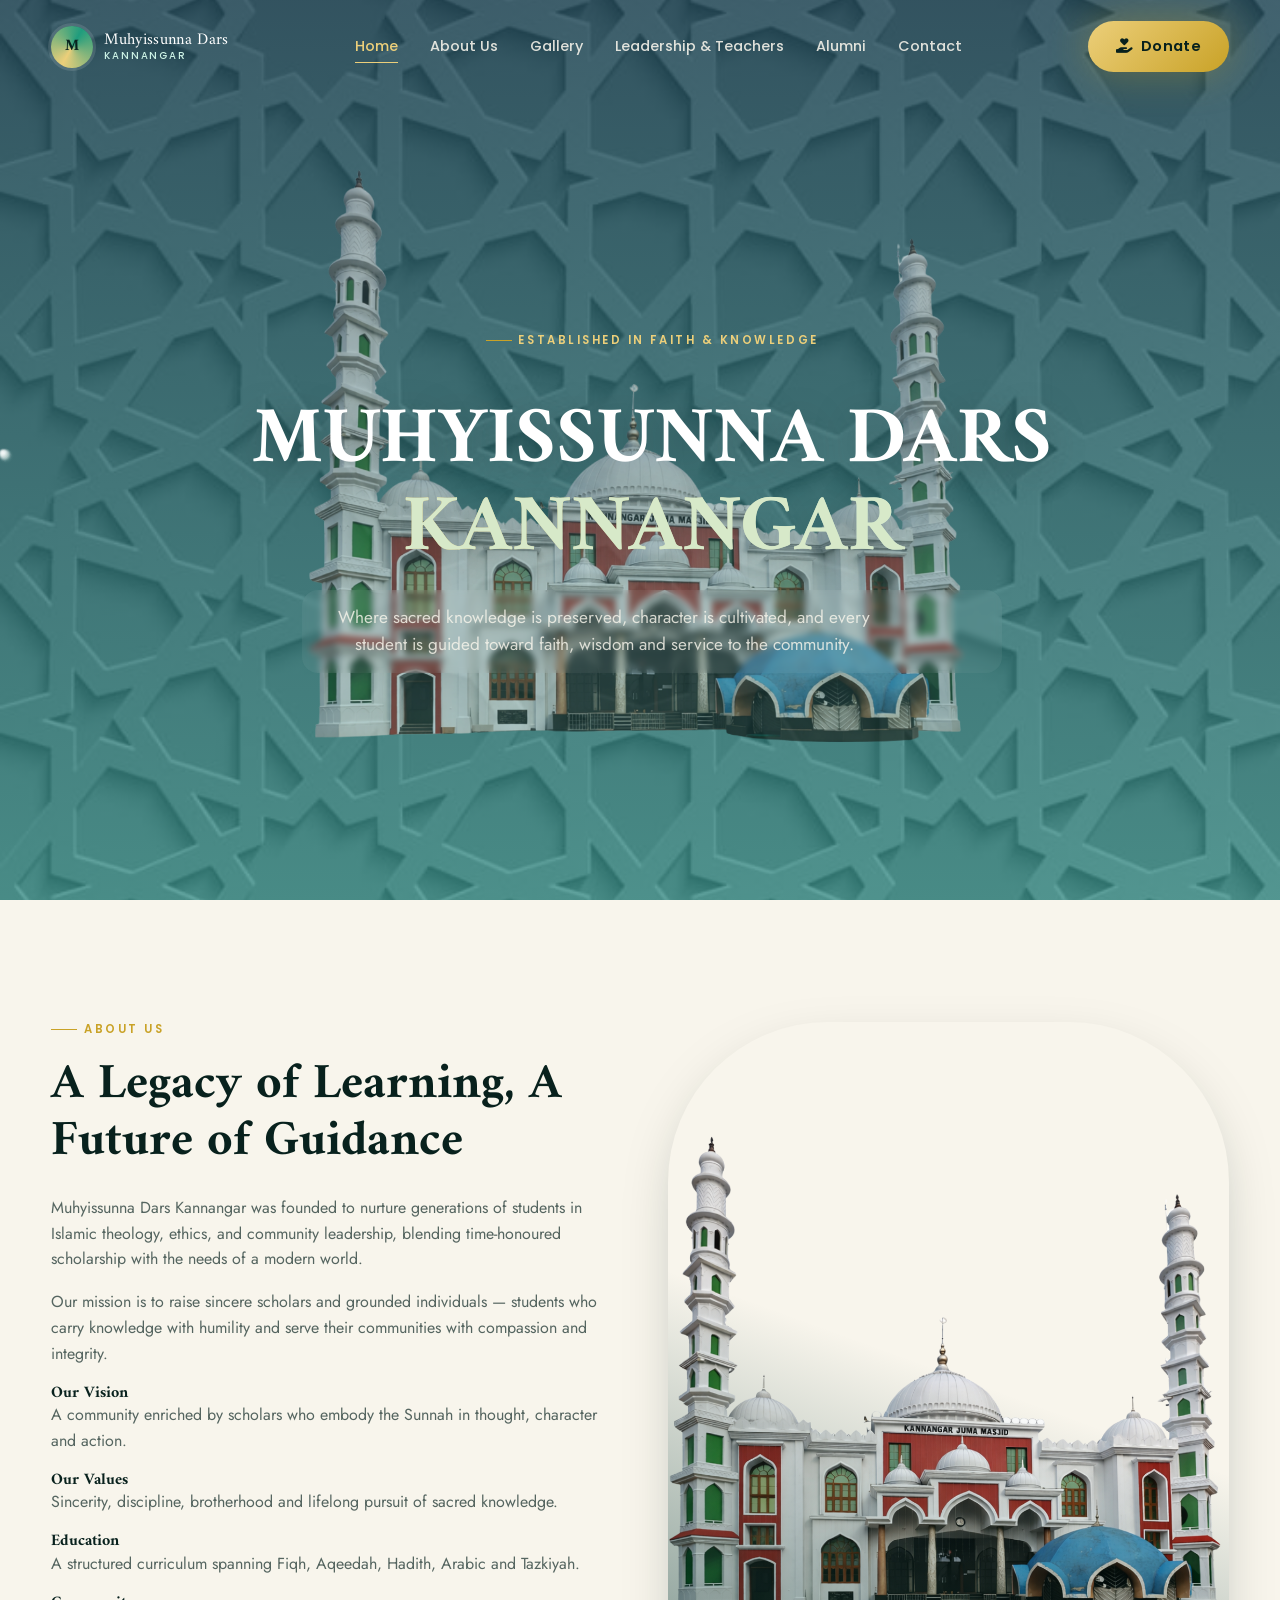
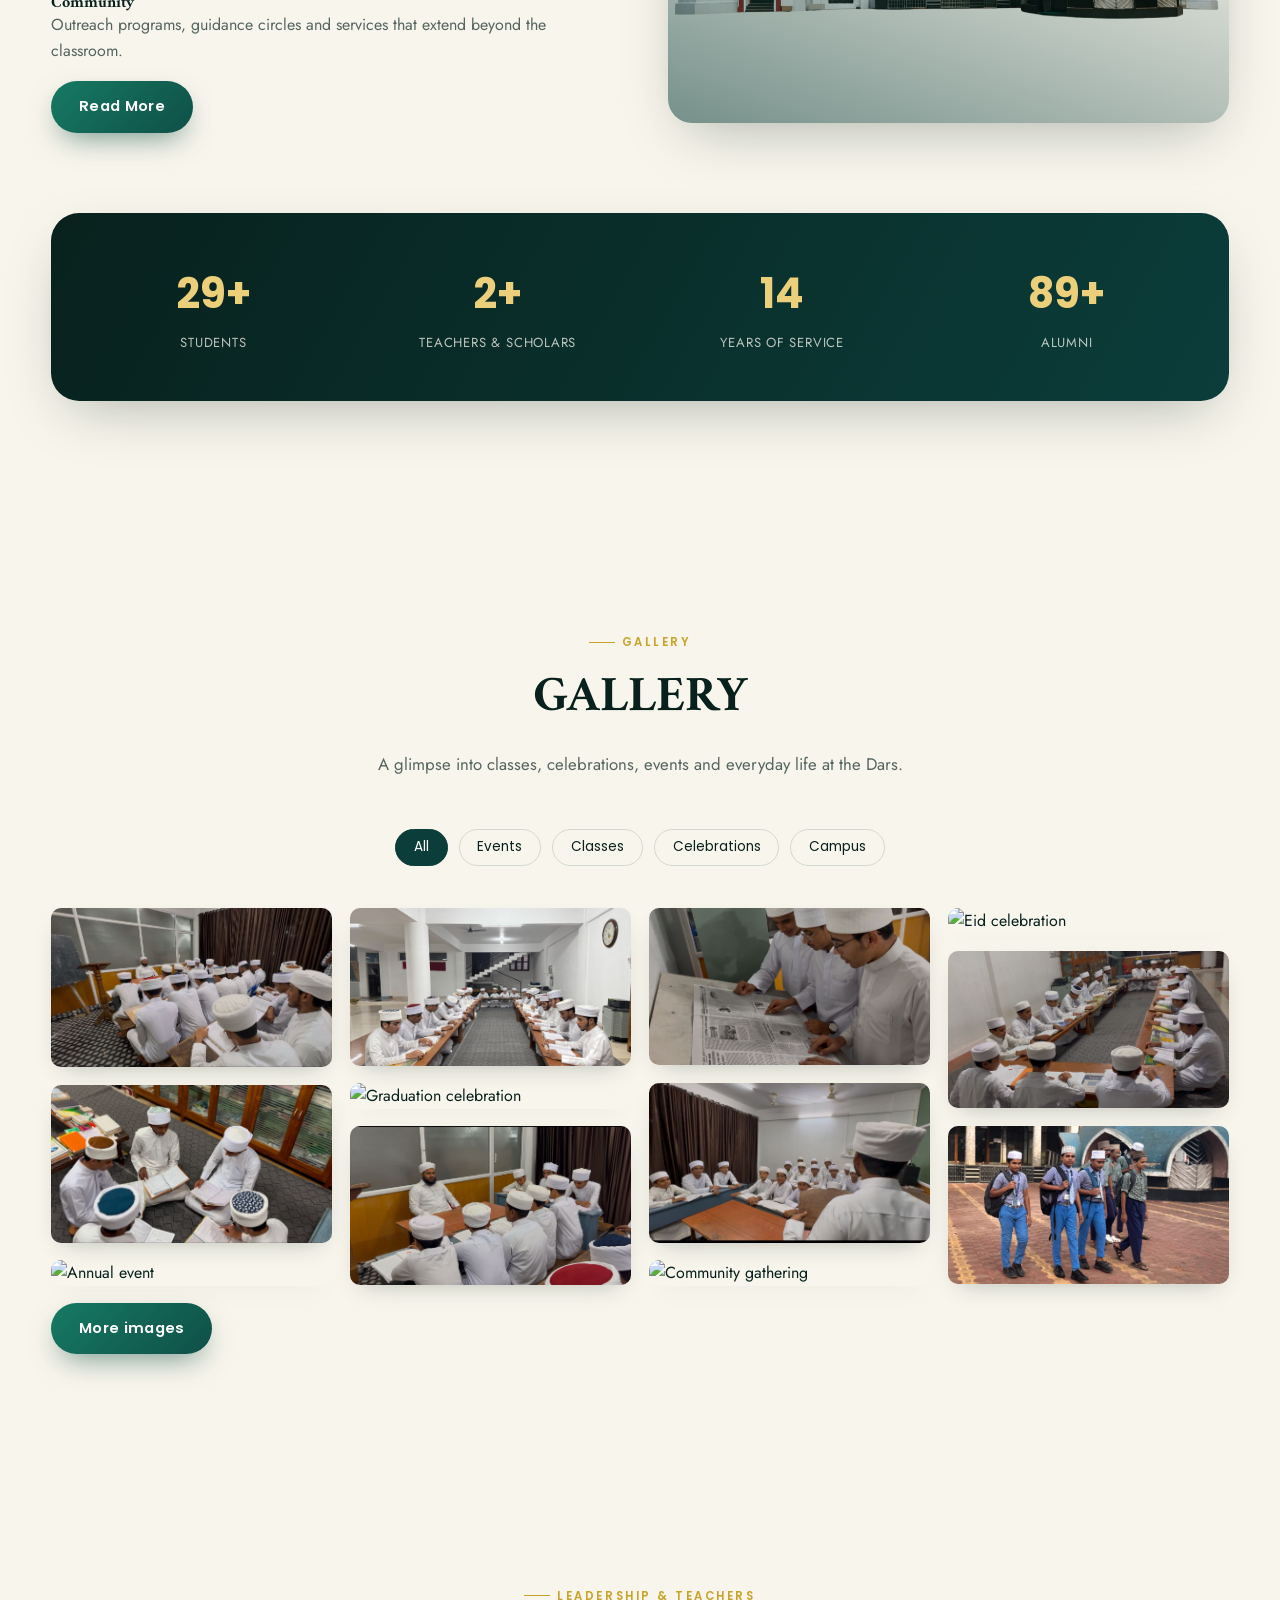
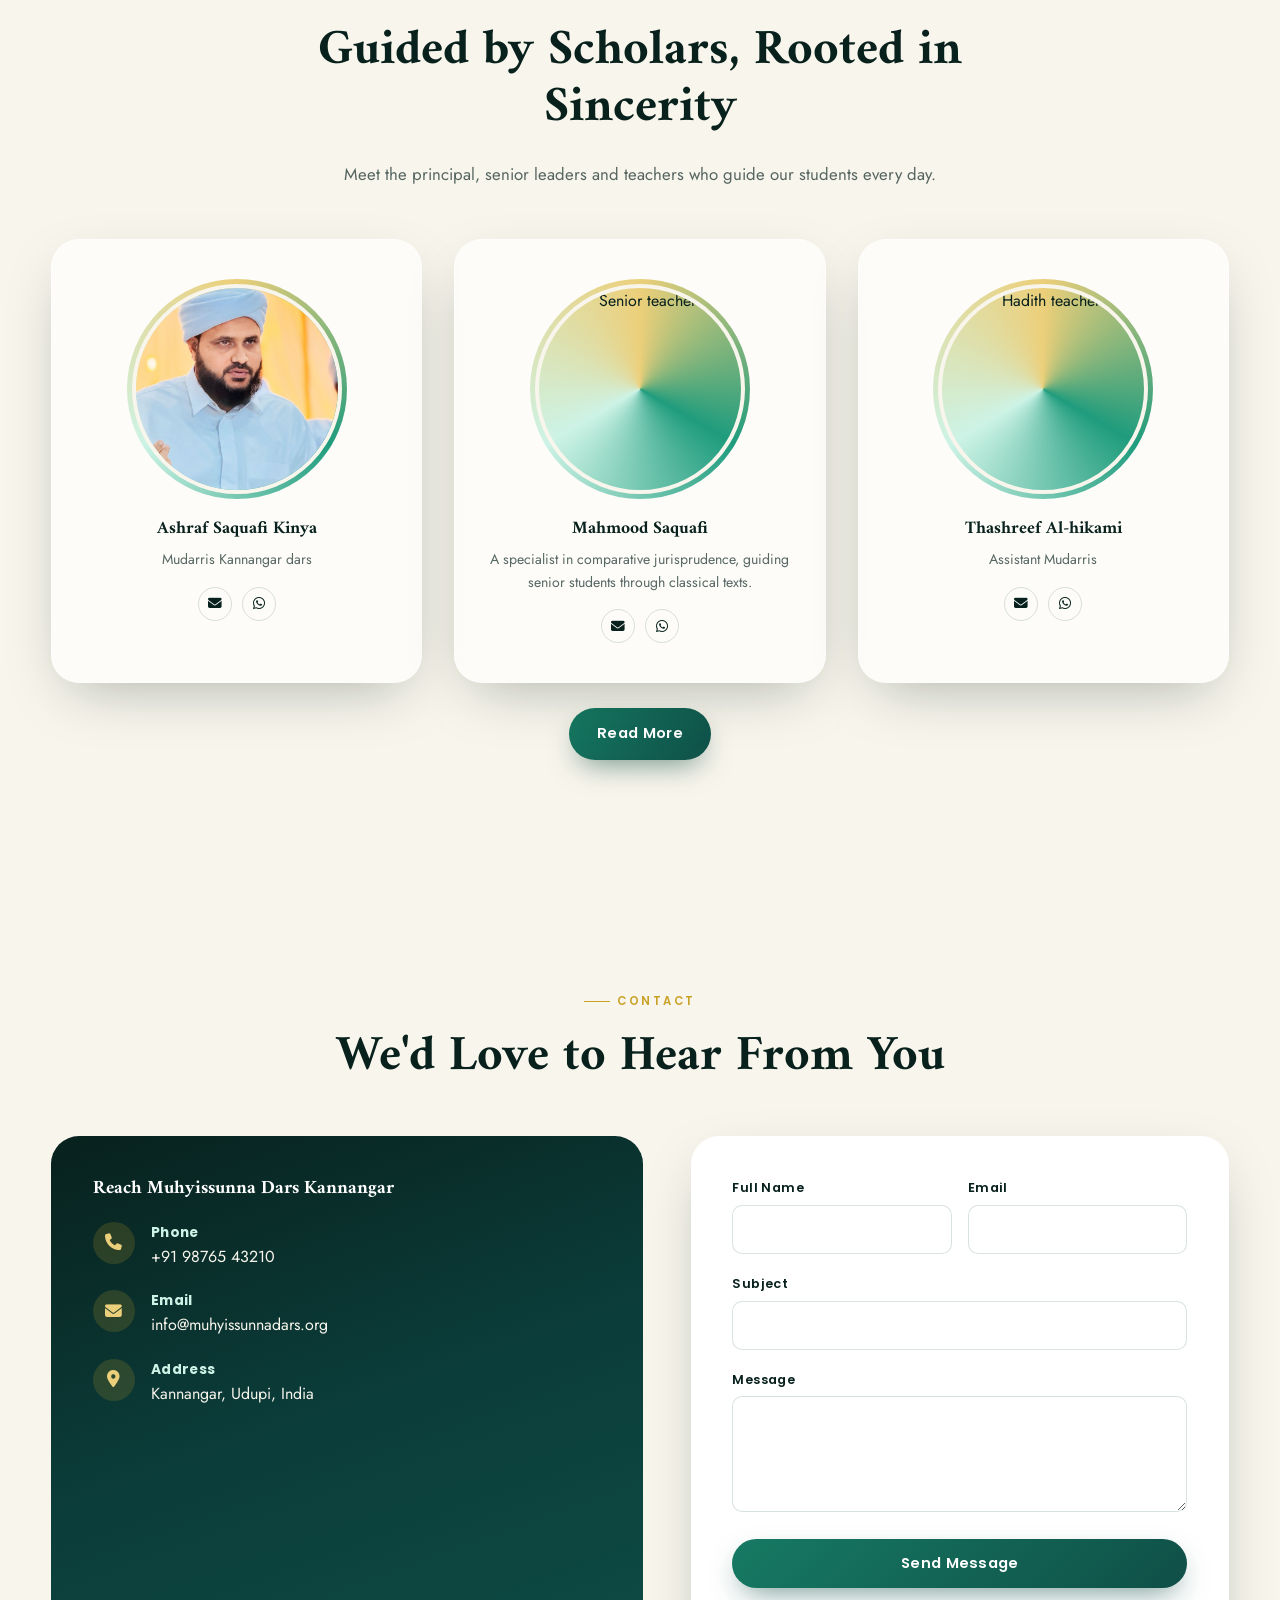
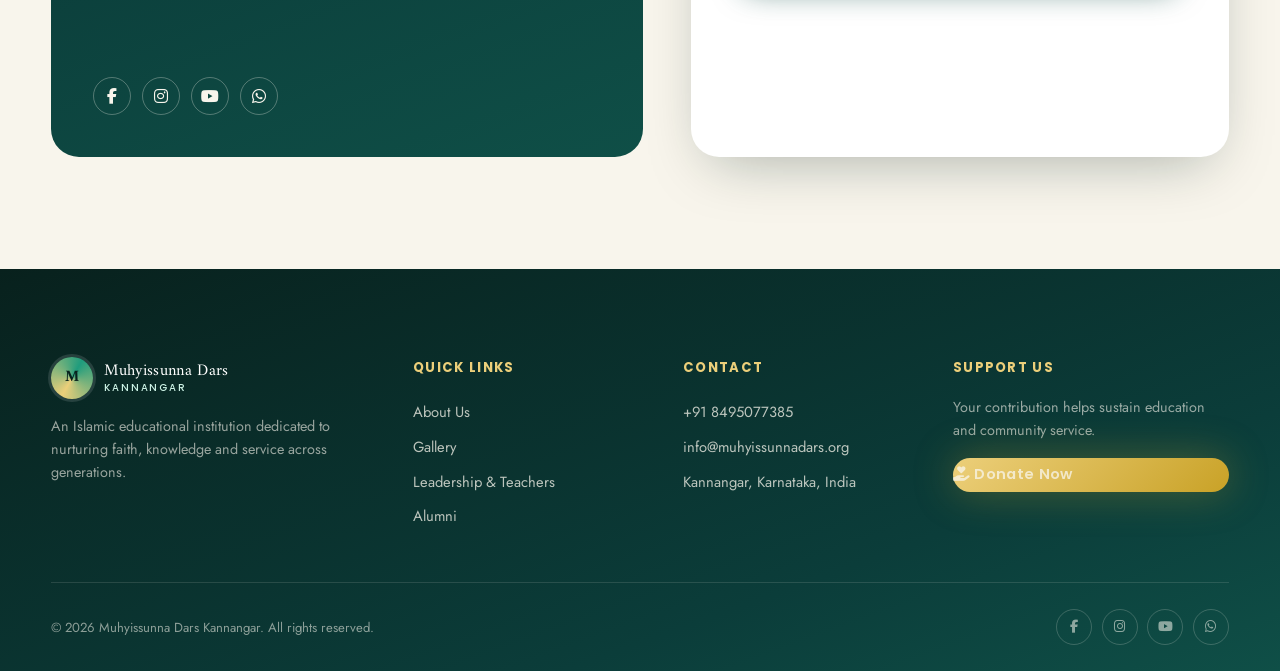
==== commit f3ecc51a: "Update index.html" ====
--- a/index.html
+++ b/index.html
@@ -149,7 +149,7 @@
         <div class="team-photo"><img src="images/ashrafsaquafikinya.jpeg" alt="Principal"></div>
         <h4>Ashraf Saquafi Kinya</h4>
         <div class="role"></div>
-        <p>Over two decades guiding the Dars with vision and unwavering dedication to Islamic scholarship.</p>
+        <p>Mudarris Kannangar dars</p>
         <div class="team-socials"><a href="#"><i class="fa-solid fa-envelope"></i></a><a href="#"><i class="fa-brands fa-whatsapp"></i></a></div>
       </div>
       <div class="team-card" data-reveal>
@@ -160,10 +160,10 @@
         <div class="team-socials"><a href="#"><i class="fa-solid fa-envelope"></i></a><a href="#"><i class="fa-brands fa-whatsapp"></i></a></div>
       </div>
       <div class="team-card" data-reveal>
-        <div class="team-photo"><img src="https://picsum.photos/seed/teacher2/300/300" alt="Hadith teacher"></div>
+        <div class="team-photo  "><img src="images/thashreefalhikami.jpg" alt="Hadith teacher"></div>
         <h4>Thashreef Al-hikami</h4>
         <div class="role"></div>
-        <p>Dedicated to nurturing a deep, contextual understanding of prophetic tradition among students.</p>
+        <p>Assistant Mudarris</p>
         <div class="team-socials"><a href="#"><i class="fa-solid fa-envelope"></i></a><a href="#"><i class="fa-brands fa-whatsapp"></i></a></div>
       </div>
     
@@ -240,4 +240,4 @@
 
 <script src="script.js"></script>
 </body>
-</html>+</html>
--- a/style.css
+++ b/style.css
@@ -738,4 +738,70 @@
     justify-content: center;
     margin: 1.5rem 0 2rem;
 }
-/* principalcard */
+/* currentstudents */
+/* STUDENTS SECTION */
+
+.students {
+    background: #f8f7f2;
+}
+
+.students-grid {
+    display: grid;
+    grid-template-columns: repeat(auto-fit, minmax(240px, 1fr));
+    gap: 30px;
+    margin-top: 50px;
+}
+
+.student-card {
+    background: #fff;
+    border-radius: 18px;
+    overflow: hidden;
+    box-shadow: 0 10px 25px rgba(0,0,0,.08);
+    transition: .35s ease;
+}
+
+.student-card:hover {
+    transform: translateY(-8px);
+    box-shadow: 0 18px 35px rgba(0,0,0,.12);
+}
+
+.student-card img {
+    width: 100%;
+    height: 280px;
+    object-fit: cover;
+    display: block;
+}
+
+.student-info {
+    padding: 20px;
+    text-align: center;
+}
+
+.student-info h3 {
+    margin-bottom: 6px;
+    font-size: 1.15rem;
+    color: #1b4332;
+}
+
+.student-info p {
+    color: #777;
+    font-size: .95rem;
+}
+.hero-title {
+    font-size: 5rem;
+    line-height: 1.1;
+    text-align: center;
+}
+
+@media (max-width: 768px) {
+    .hero-title {
+        font-size: 2.5rem;
+        padding: 0 15px;
+    }
+}
+
+@media (max-width: 480px) {
+    .hero-title {
+        font-size: 2rem;
+    }
+}
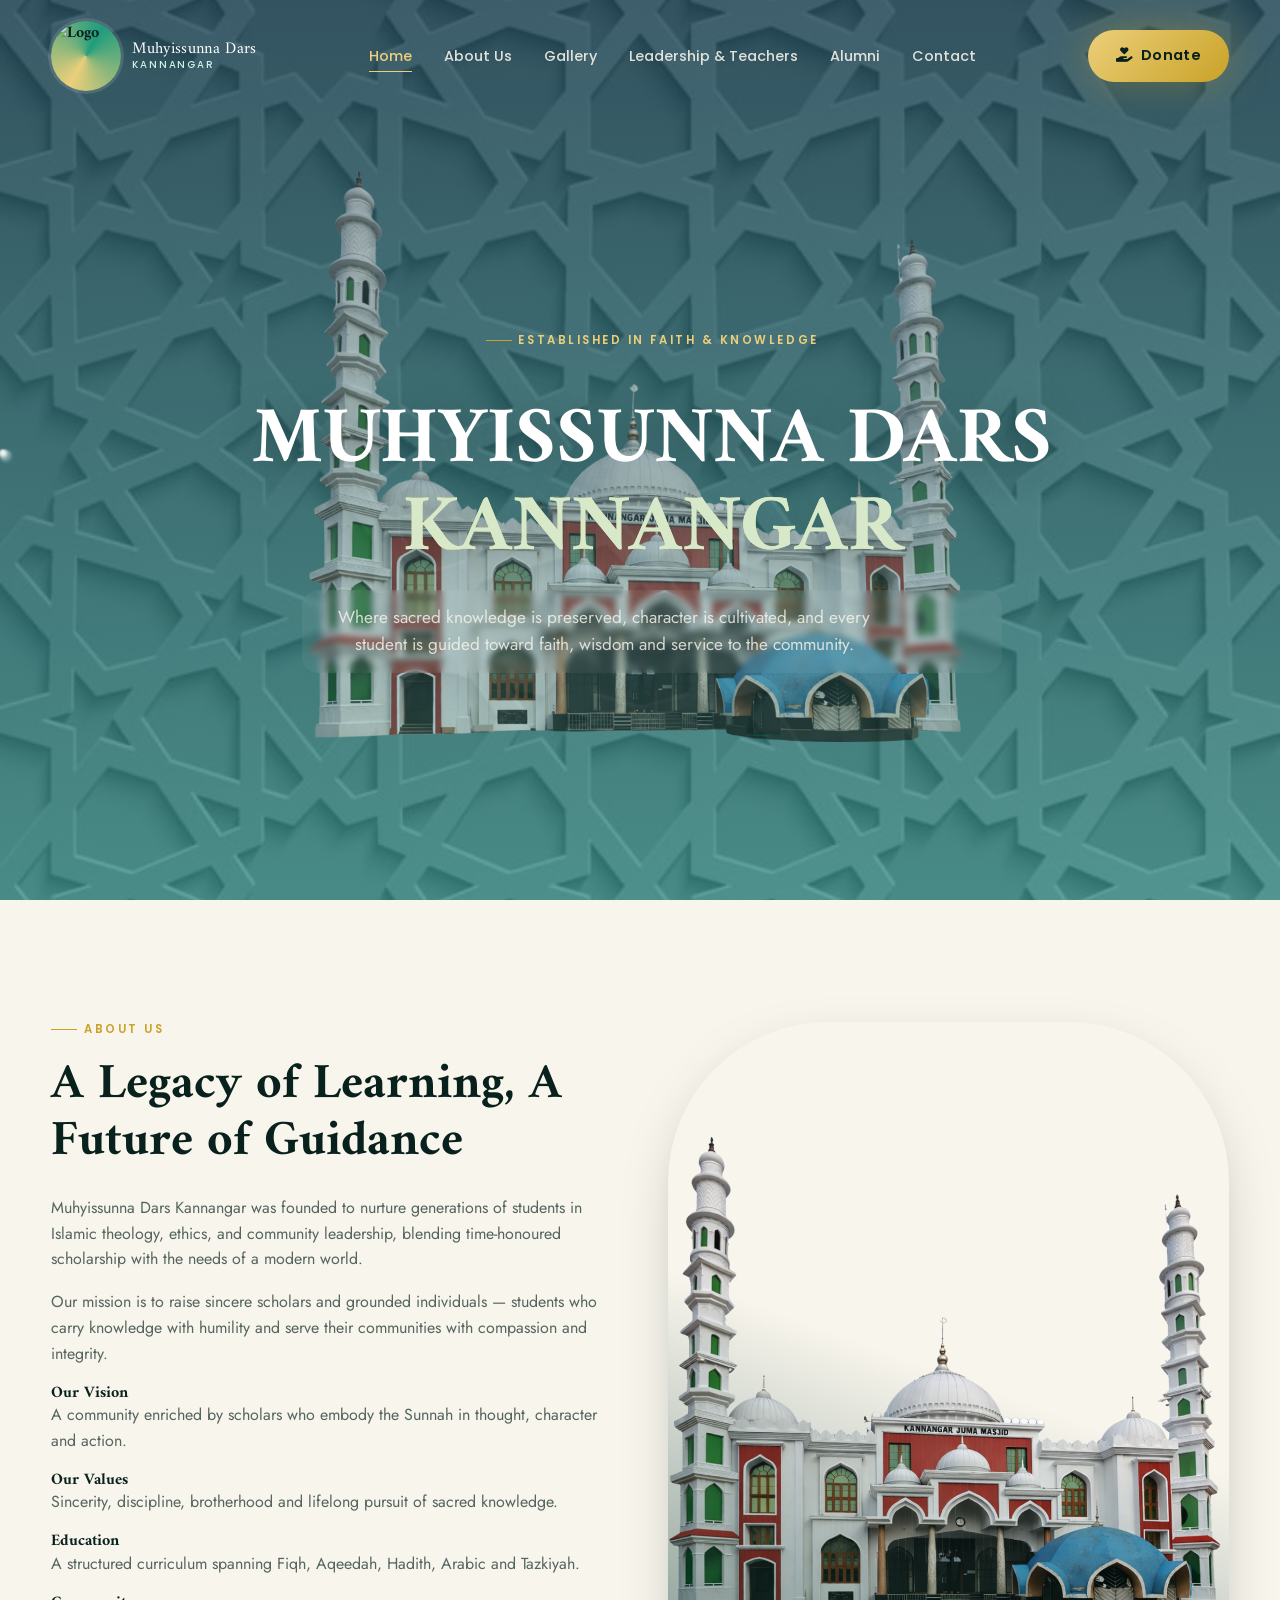
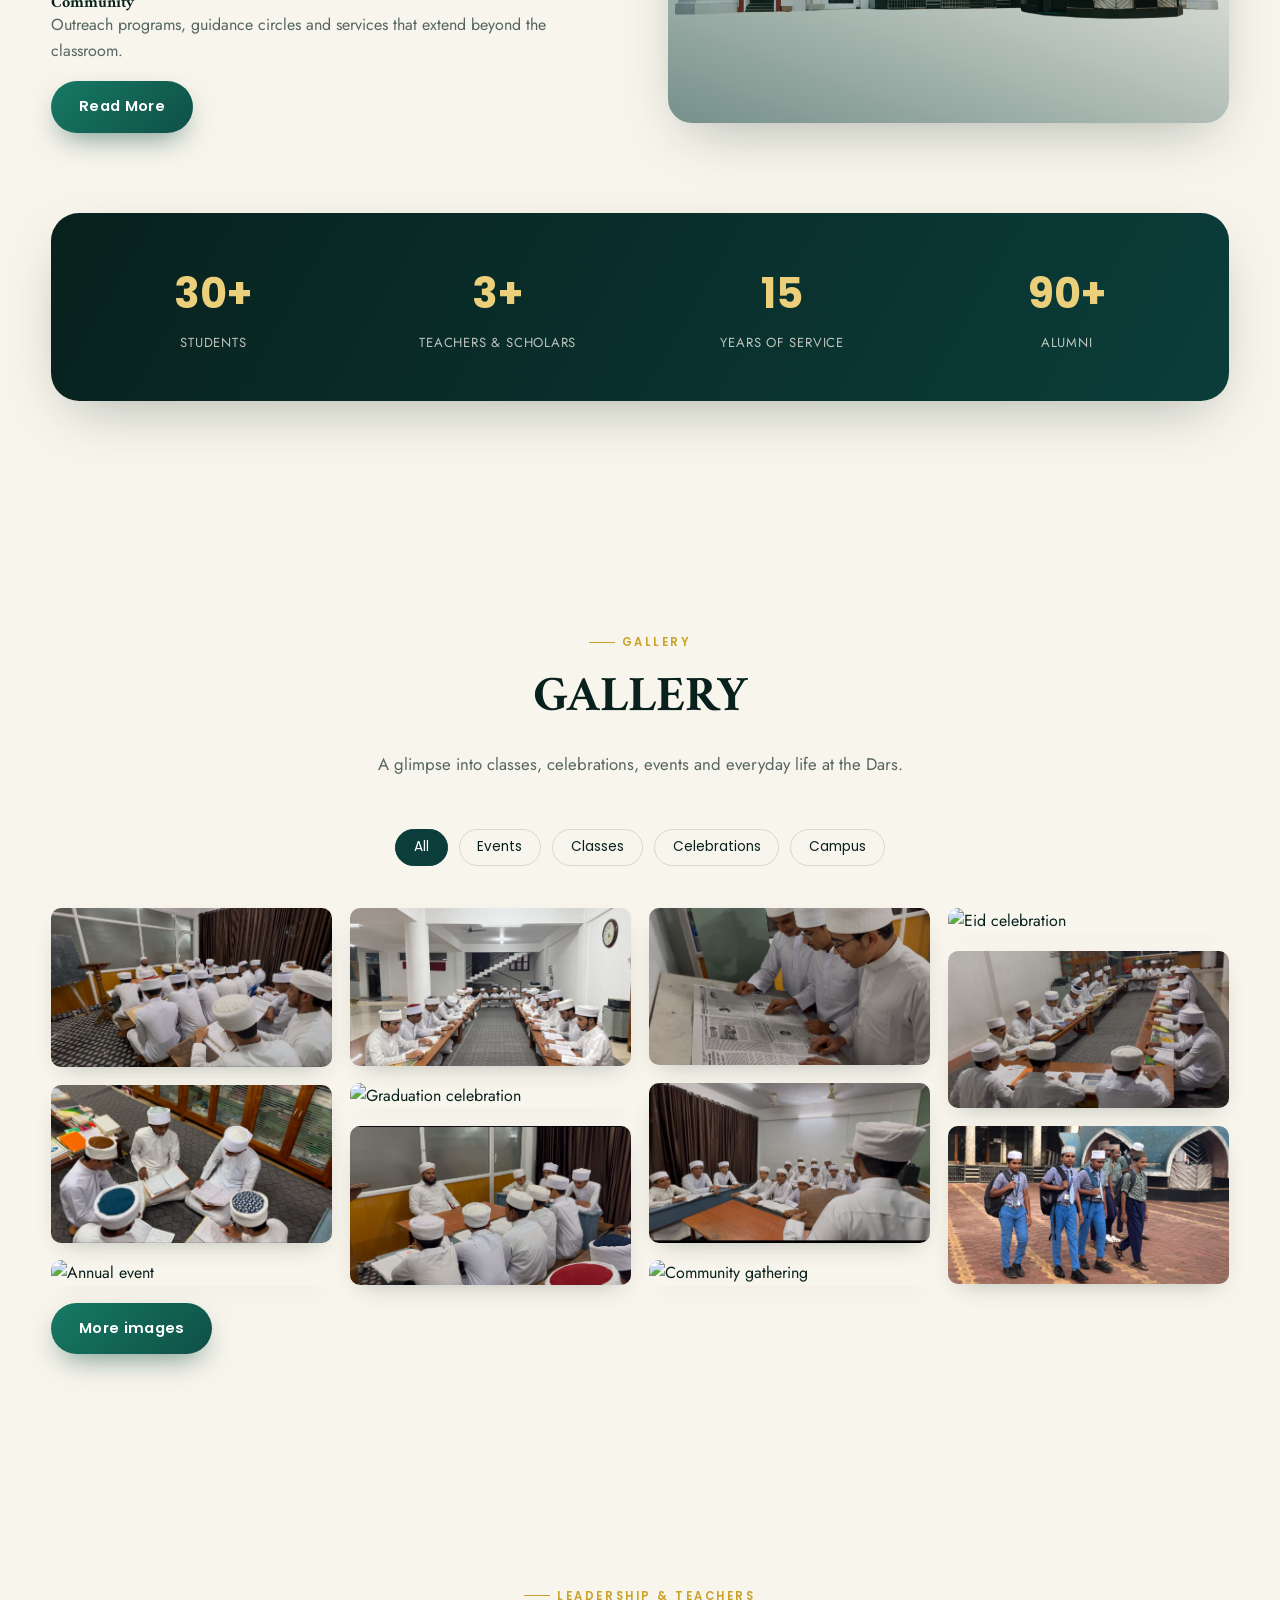
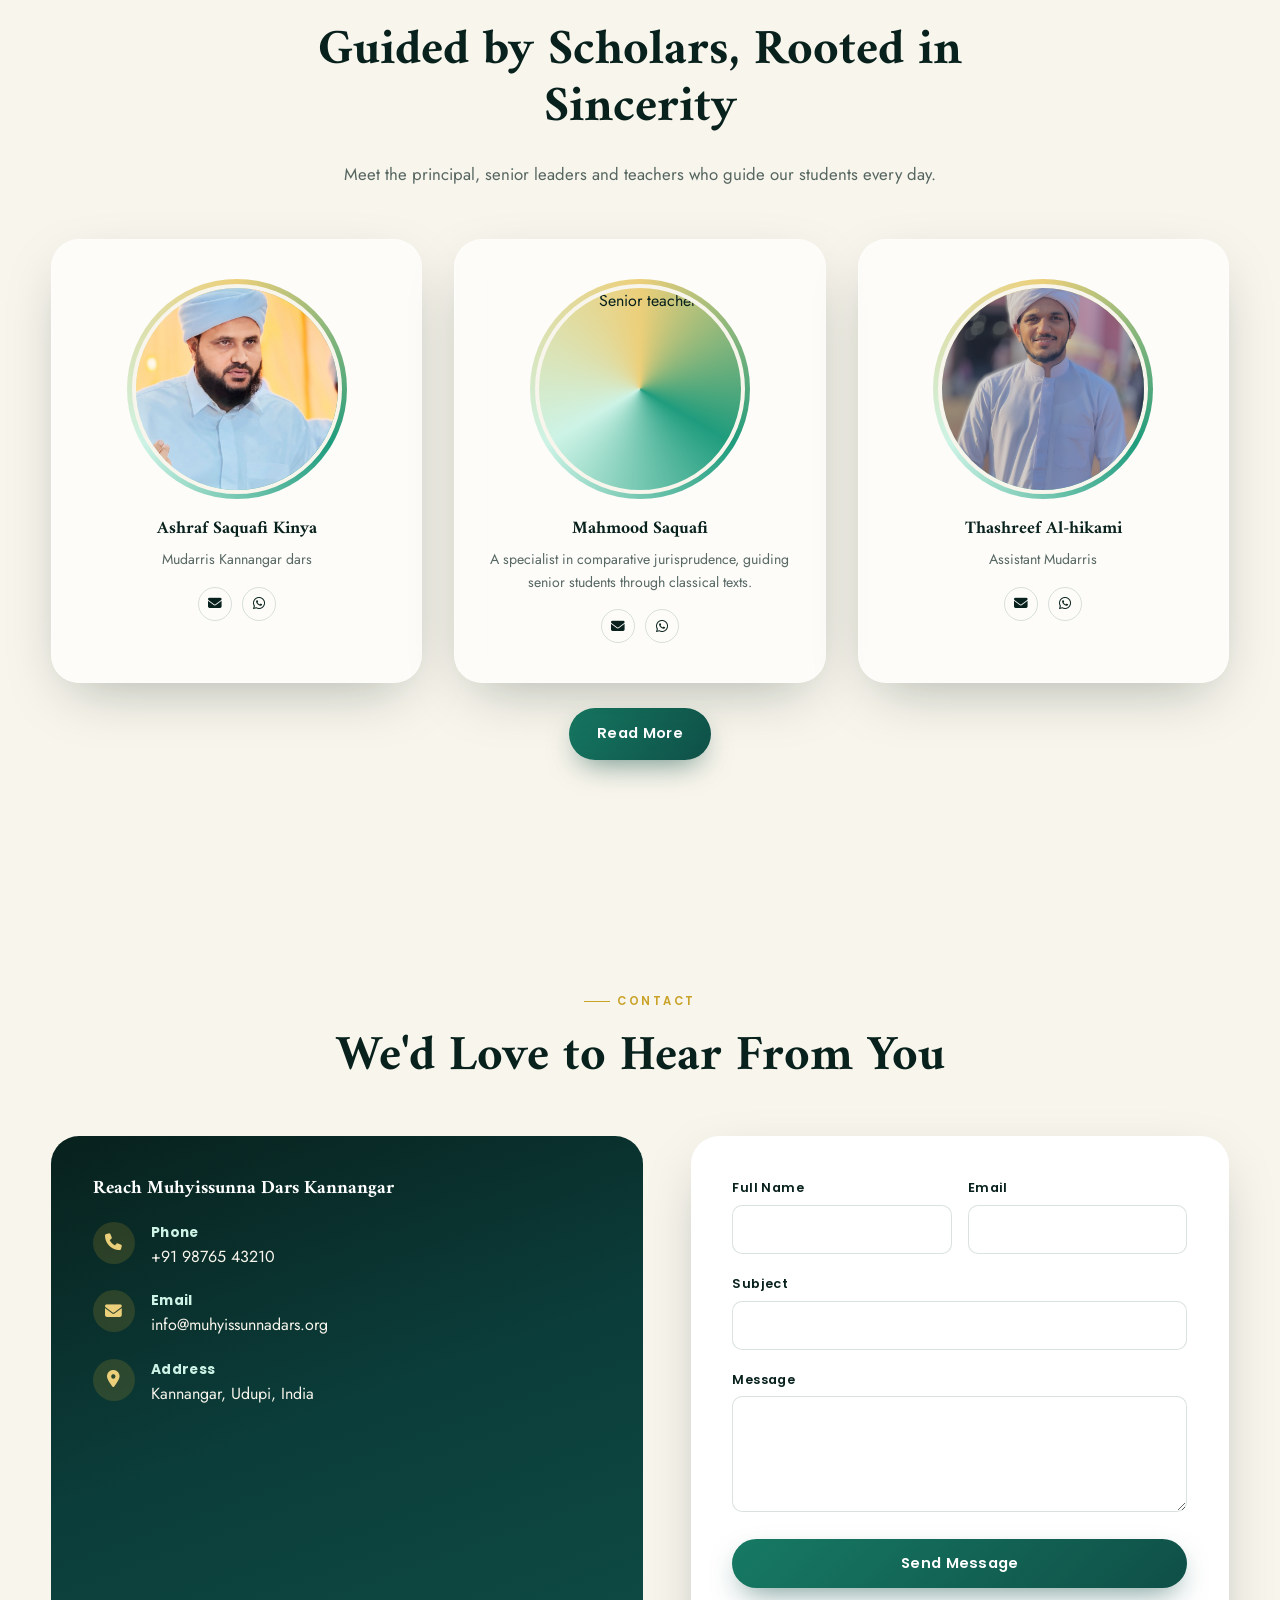
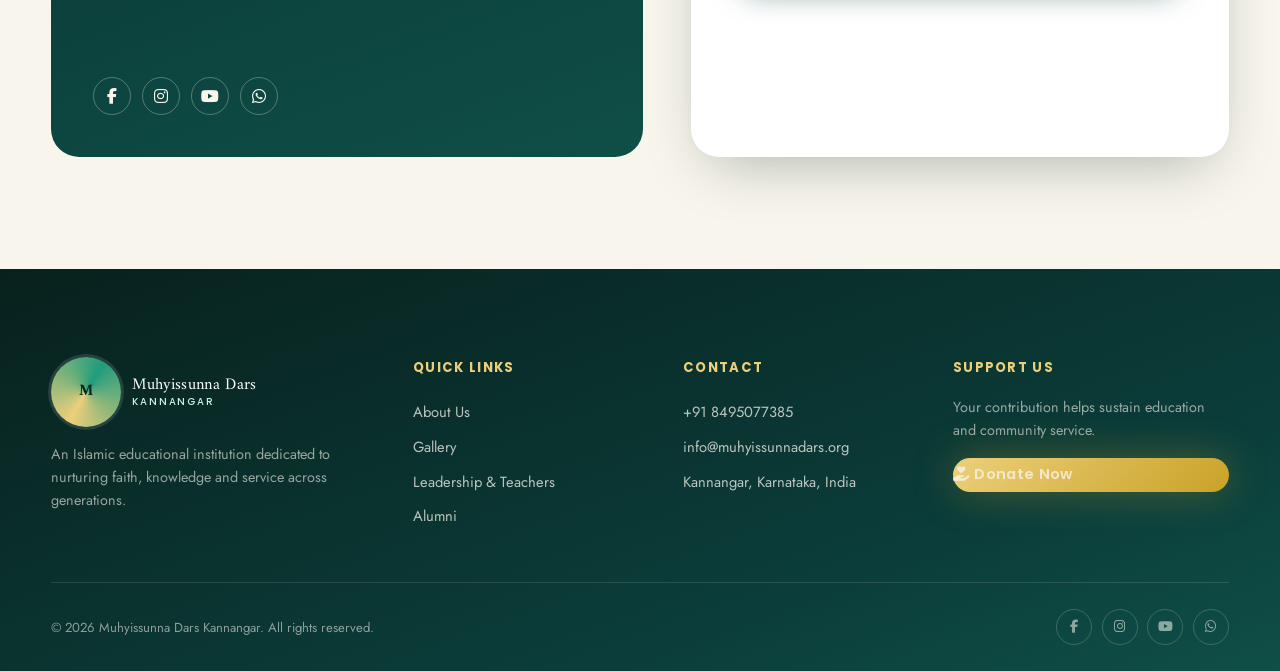
==== commit e061f747: "Update index.html" ====
--- a/index.html
+++ b/index.html
@@ -21,7 +21,9 @@
 <nav class="navbar">
   <div class="container">
     <a href="index.html" class="brand">
-      <div class="brand-mark">M</div>
+     <div class="brand-mark">
+  <img src="images/kngrdarslogo.jpeg" alt="Logo" class="brand-logo">
+</div>
       <div class="brand-name">Muhyissunna Dars
         <small>KANNANGAR</small>
       </div>
--- a/style.css
+++ b/style.css
@@ -805,3 +805,21 @@
         font-size: 2rem;
     }
 }
+
+
+.brand-mark {
+    width: 70px;
+    height: 70px;
+    border-radius: 50%;
+    overflow: hidden;
+    display: flex;
+    justify-content: center;
+    align-items: center;
+}
+
+.brand-logo {
+    width: 100%;
+    height: 100%;
+    object-fit: cover; /* Fills the circle */
+    border-radius: 50%;
+}
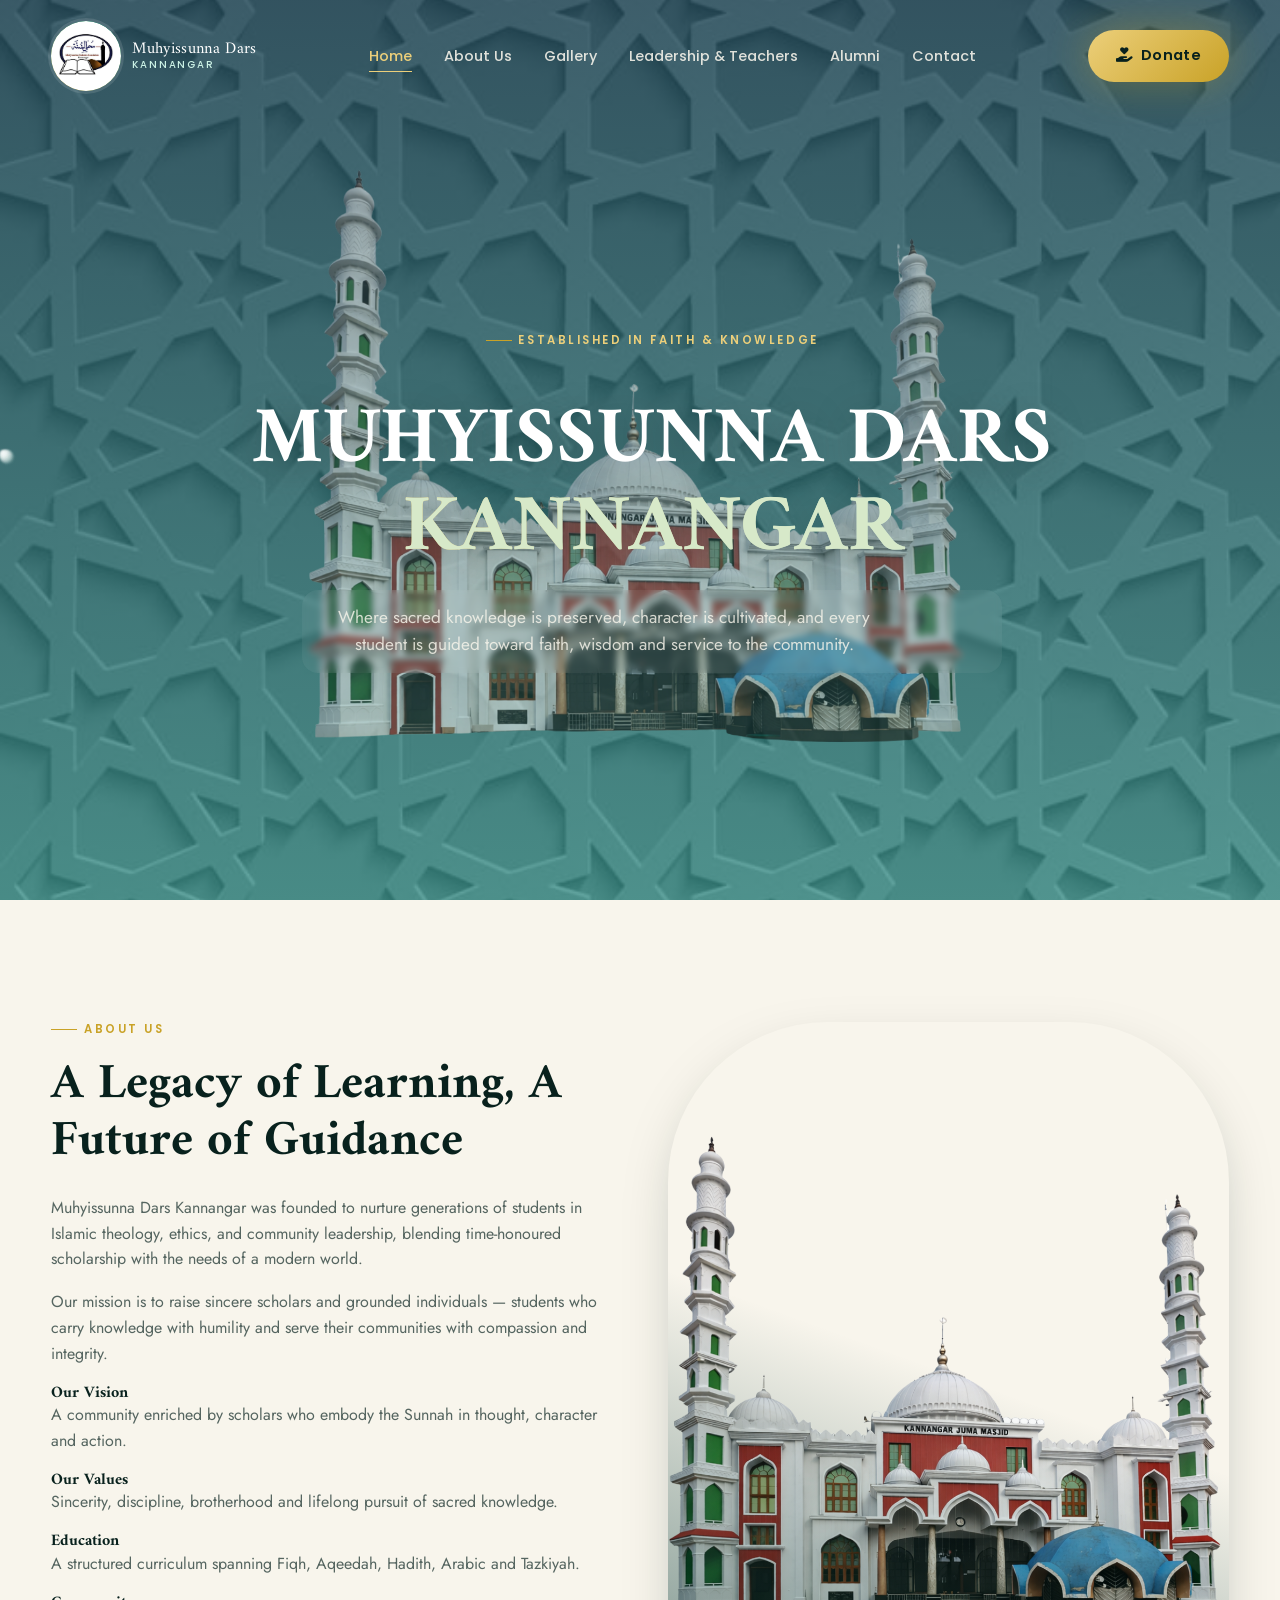
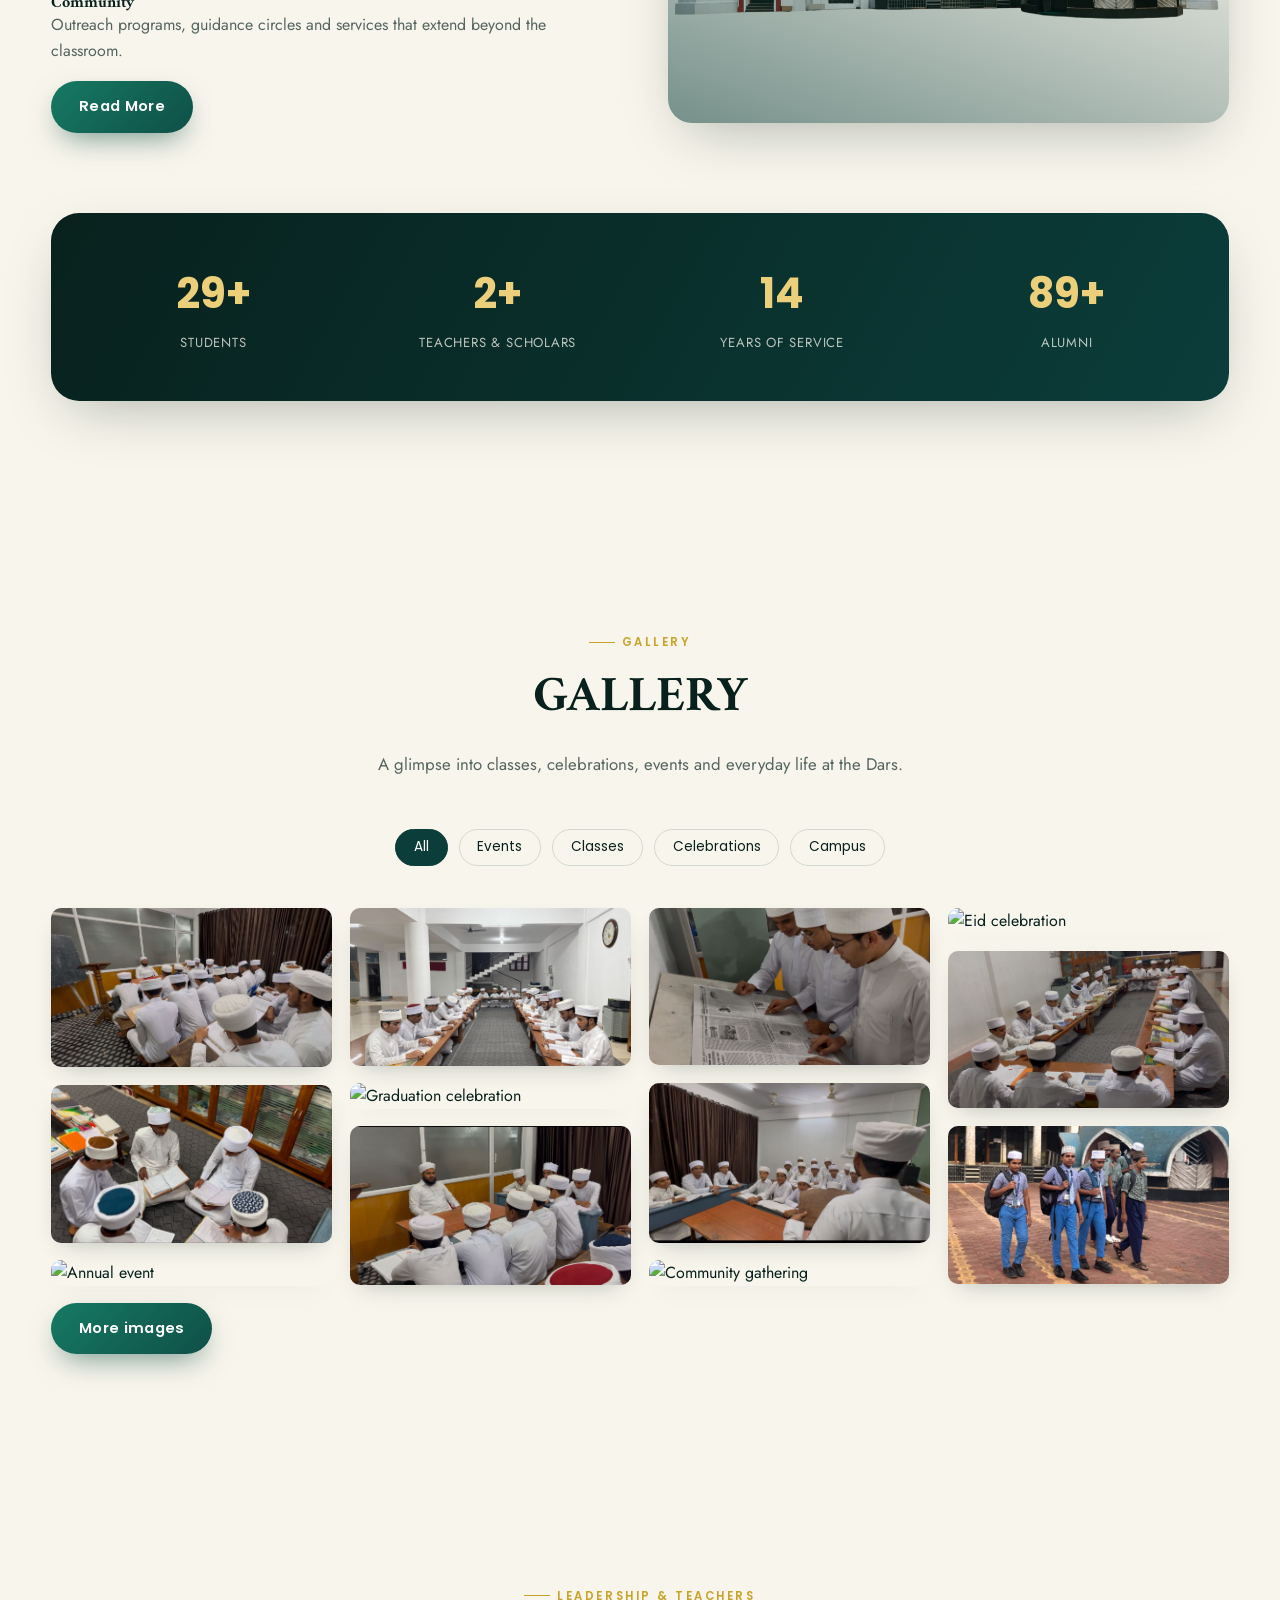
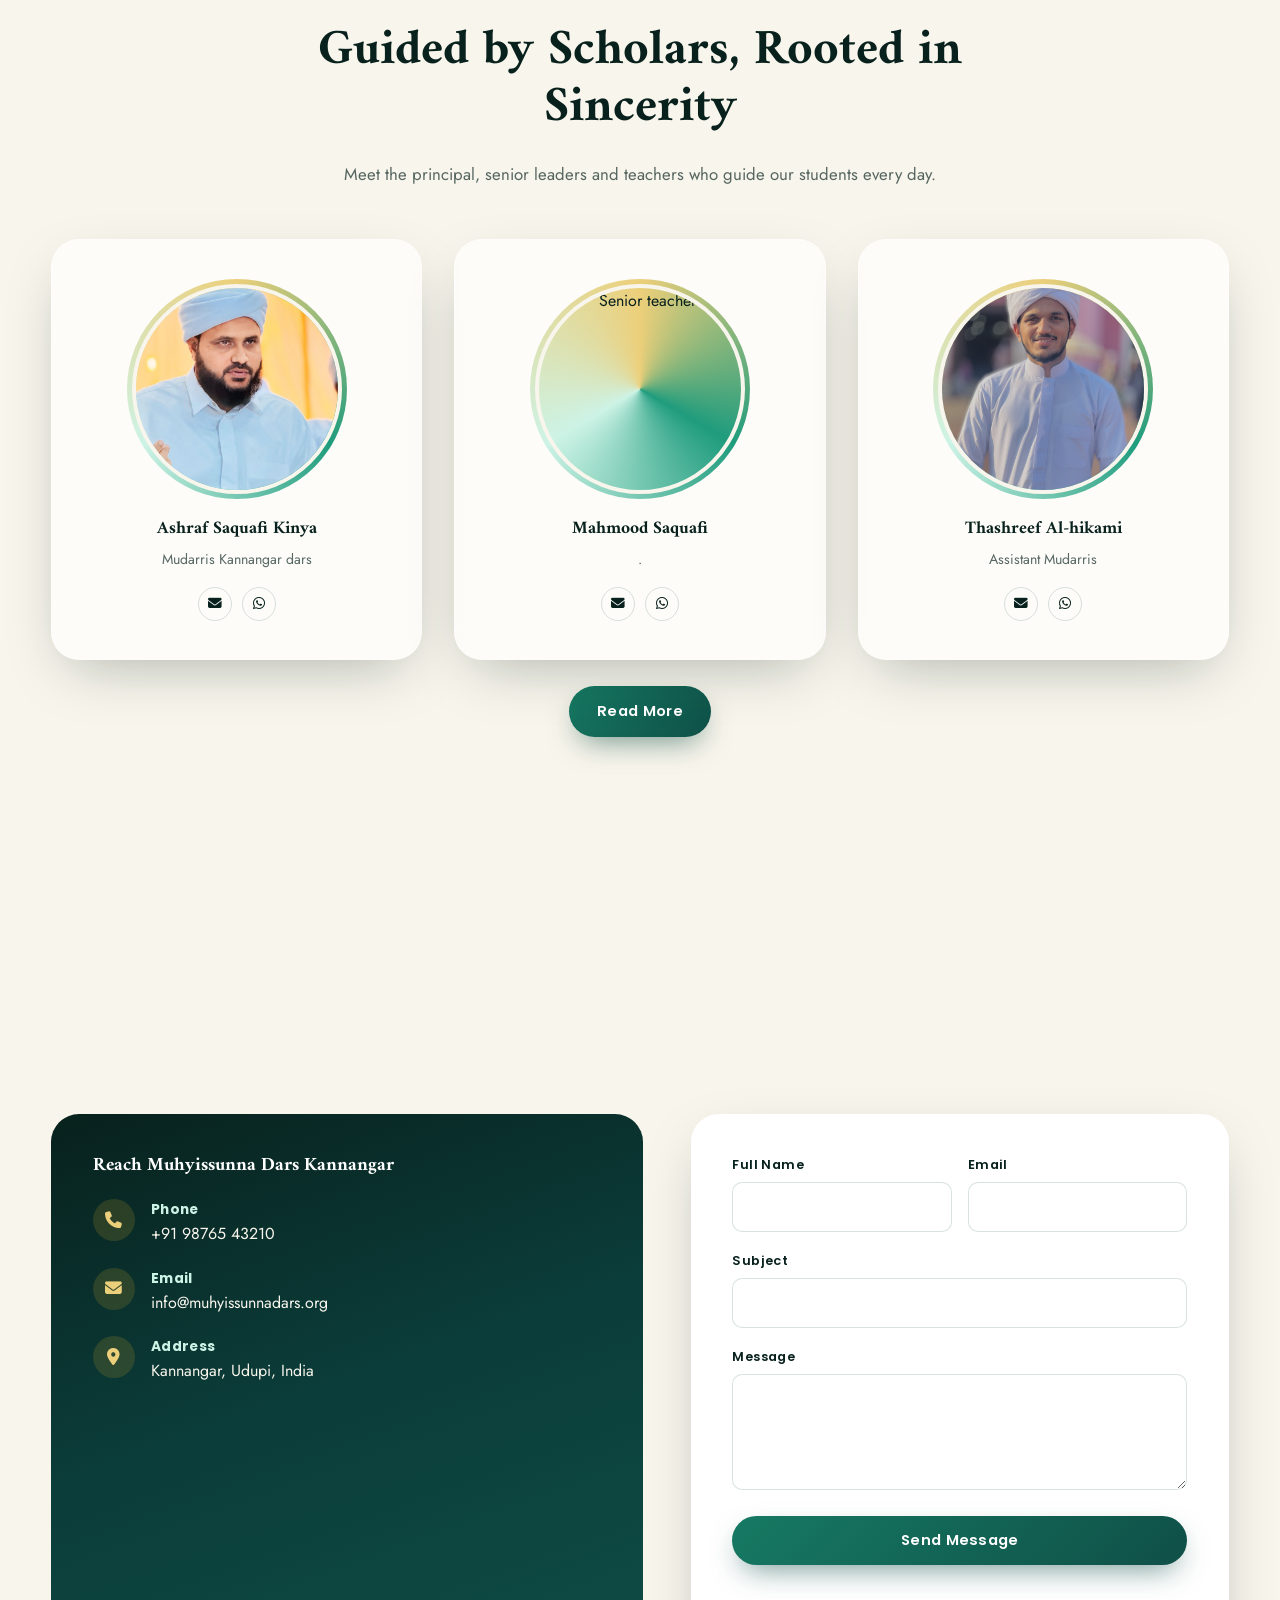
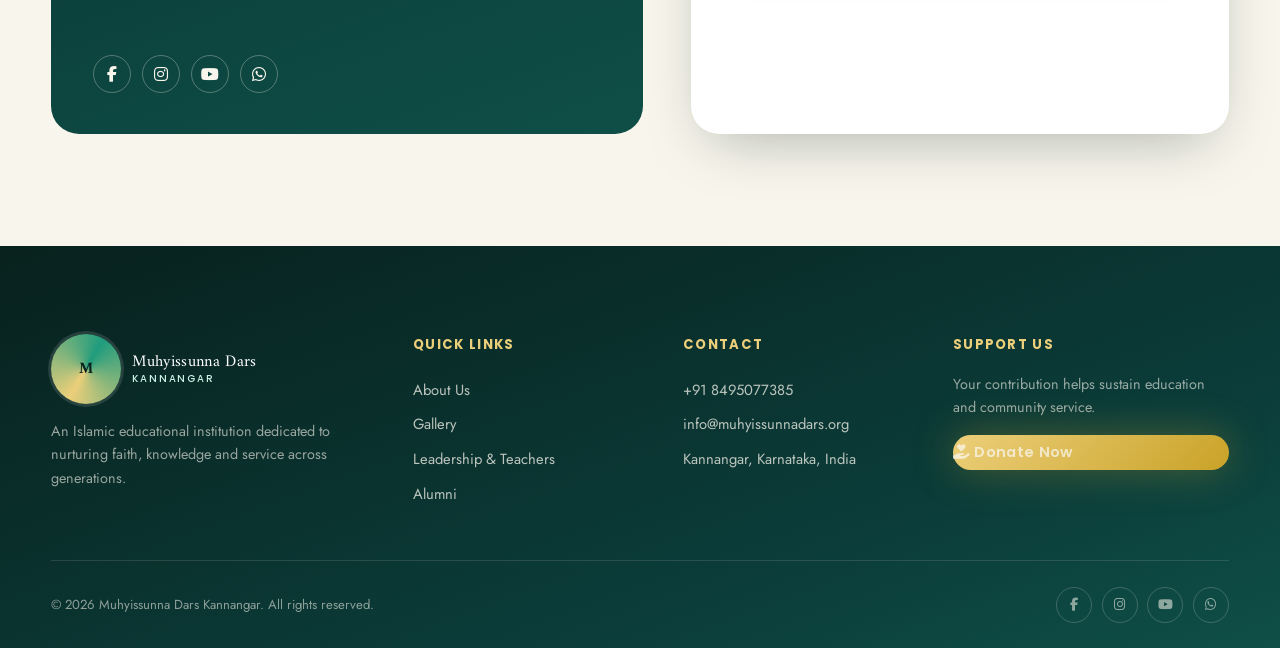
==== commit dd9bb629: "Update index.html" ====
--- a/index.html
+++ b/index.html
@@ -158,7 +158,7 @@
         <div class="team-photo"><img src="https://picsum.photos/seed/teacher1/300/300" alt="Senior teacher"></div>
         <h4>Mahmood Saquafi</h4>
         <div class="role"></div>
-        <p>A specialist in comparative jurisprudence, guiding senior students through classical texts.</p>
+        <p>.</p>
         <div class="team-socials"><a href="#"><i class="fa-solid fa-envelope"></i></a><a href="#"><i class="fa-brands fa-whatsapp"></i></a></div>
       </div>
       <div class="team-card" data-reveal>
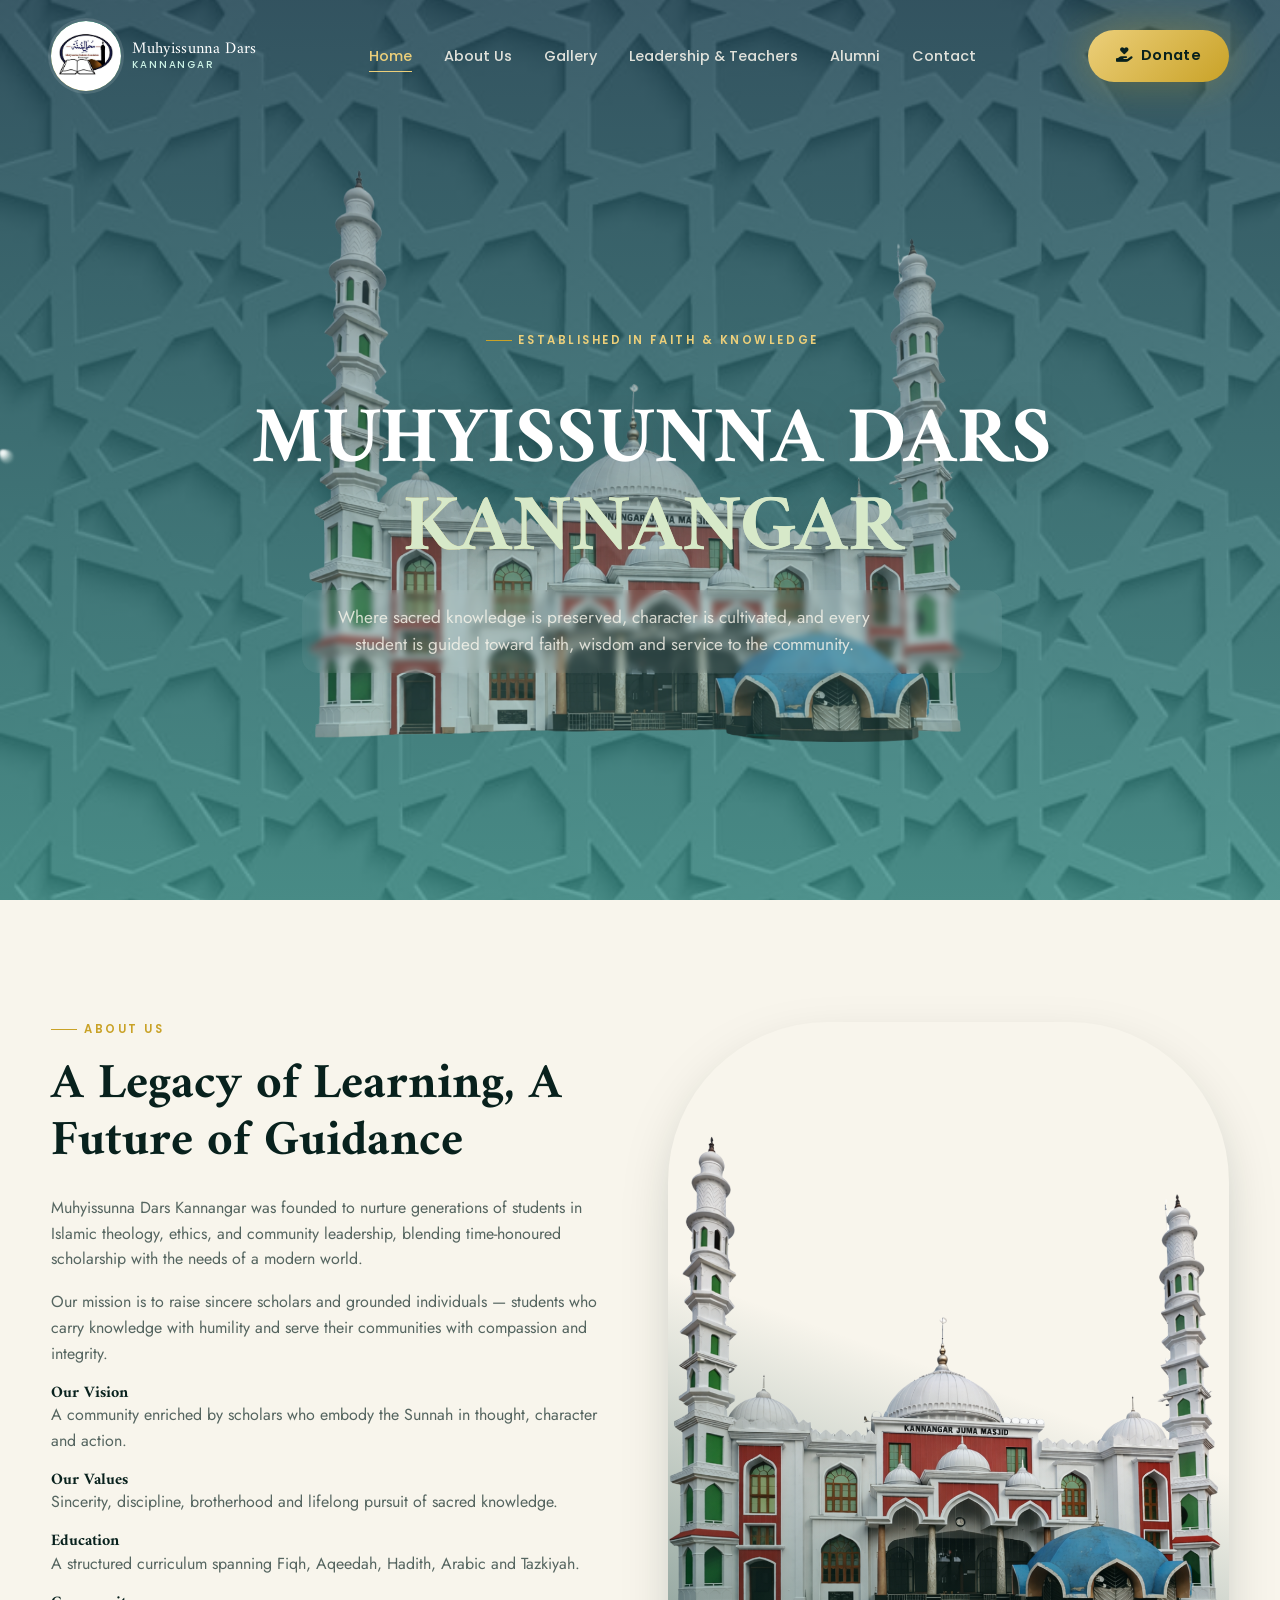
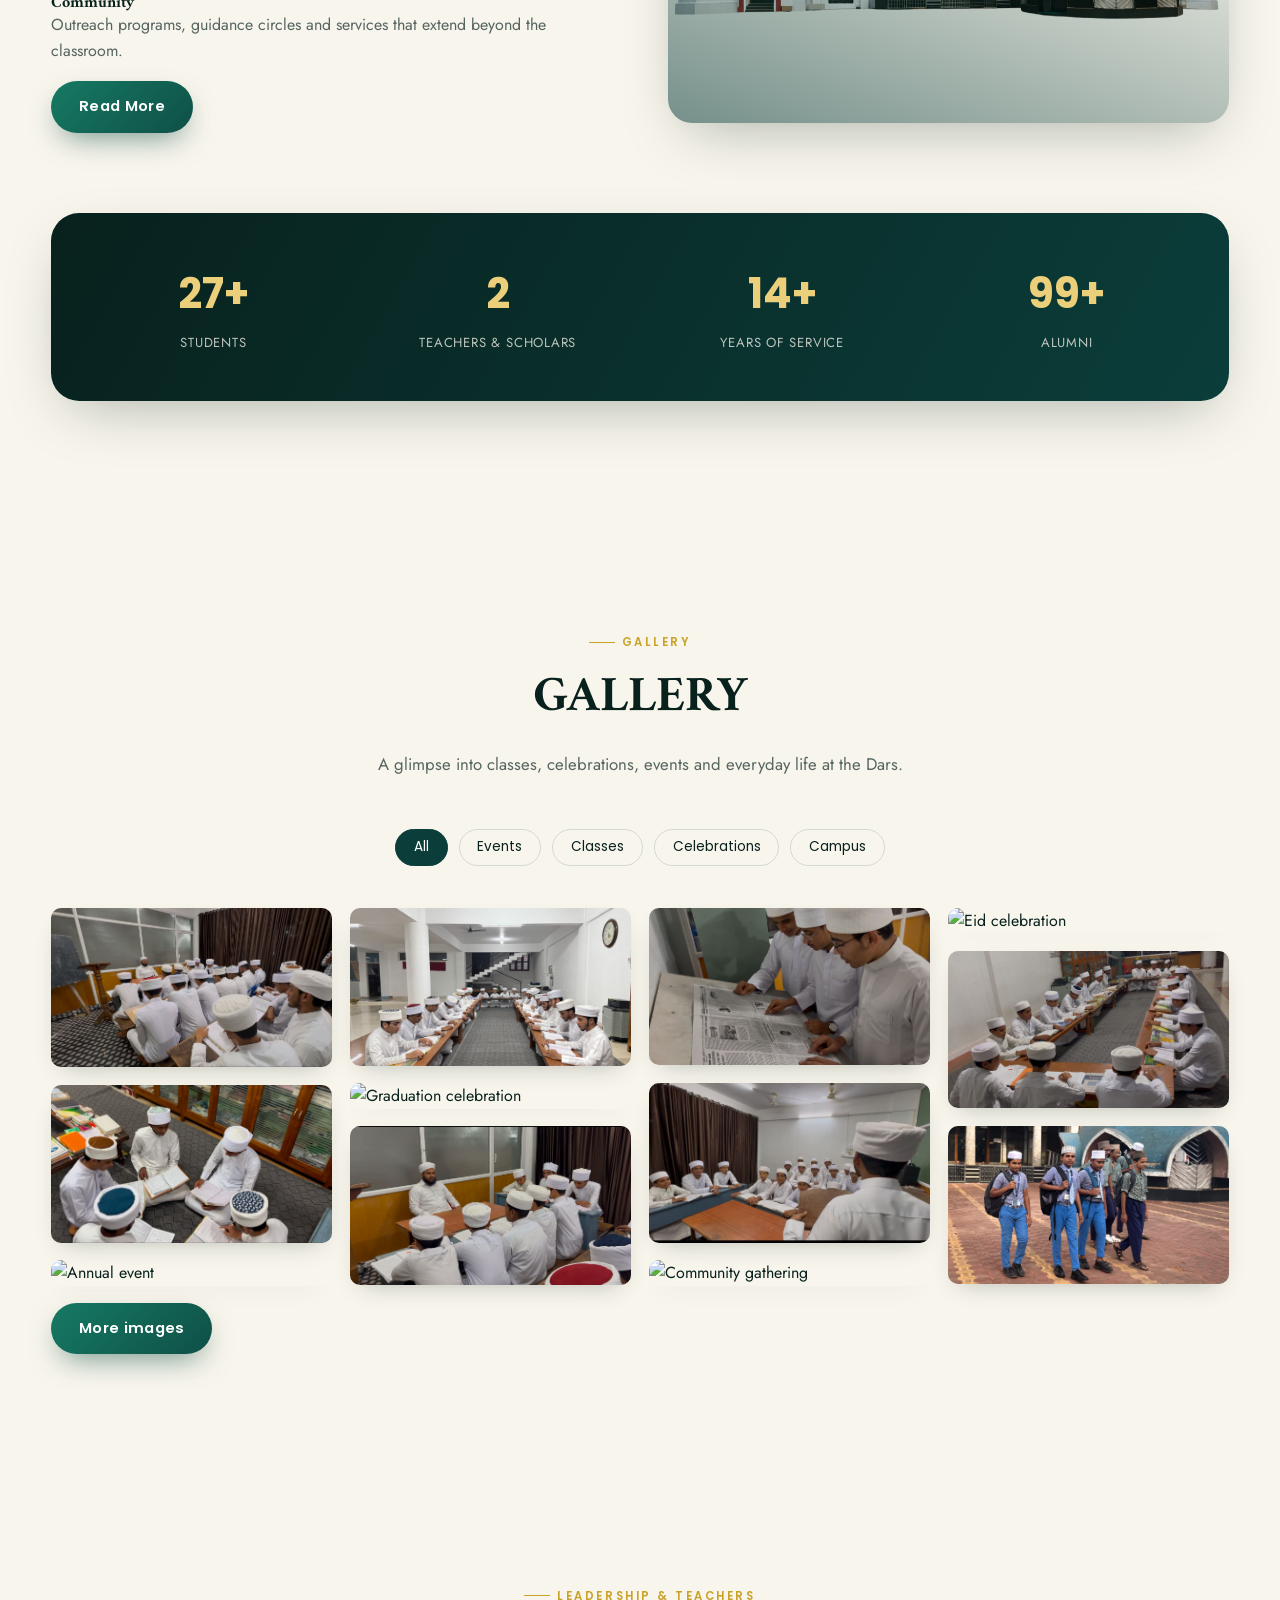
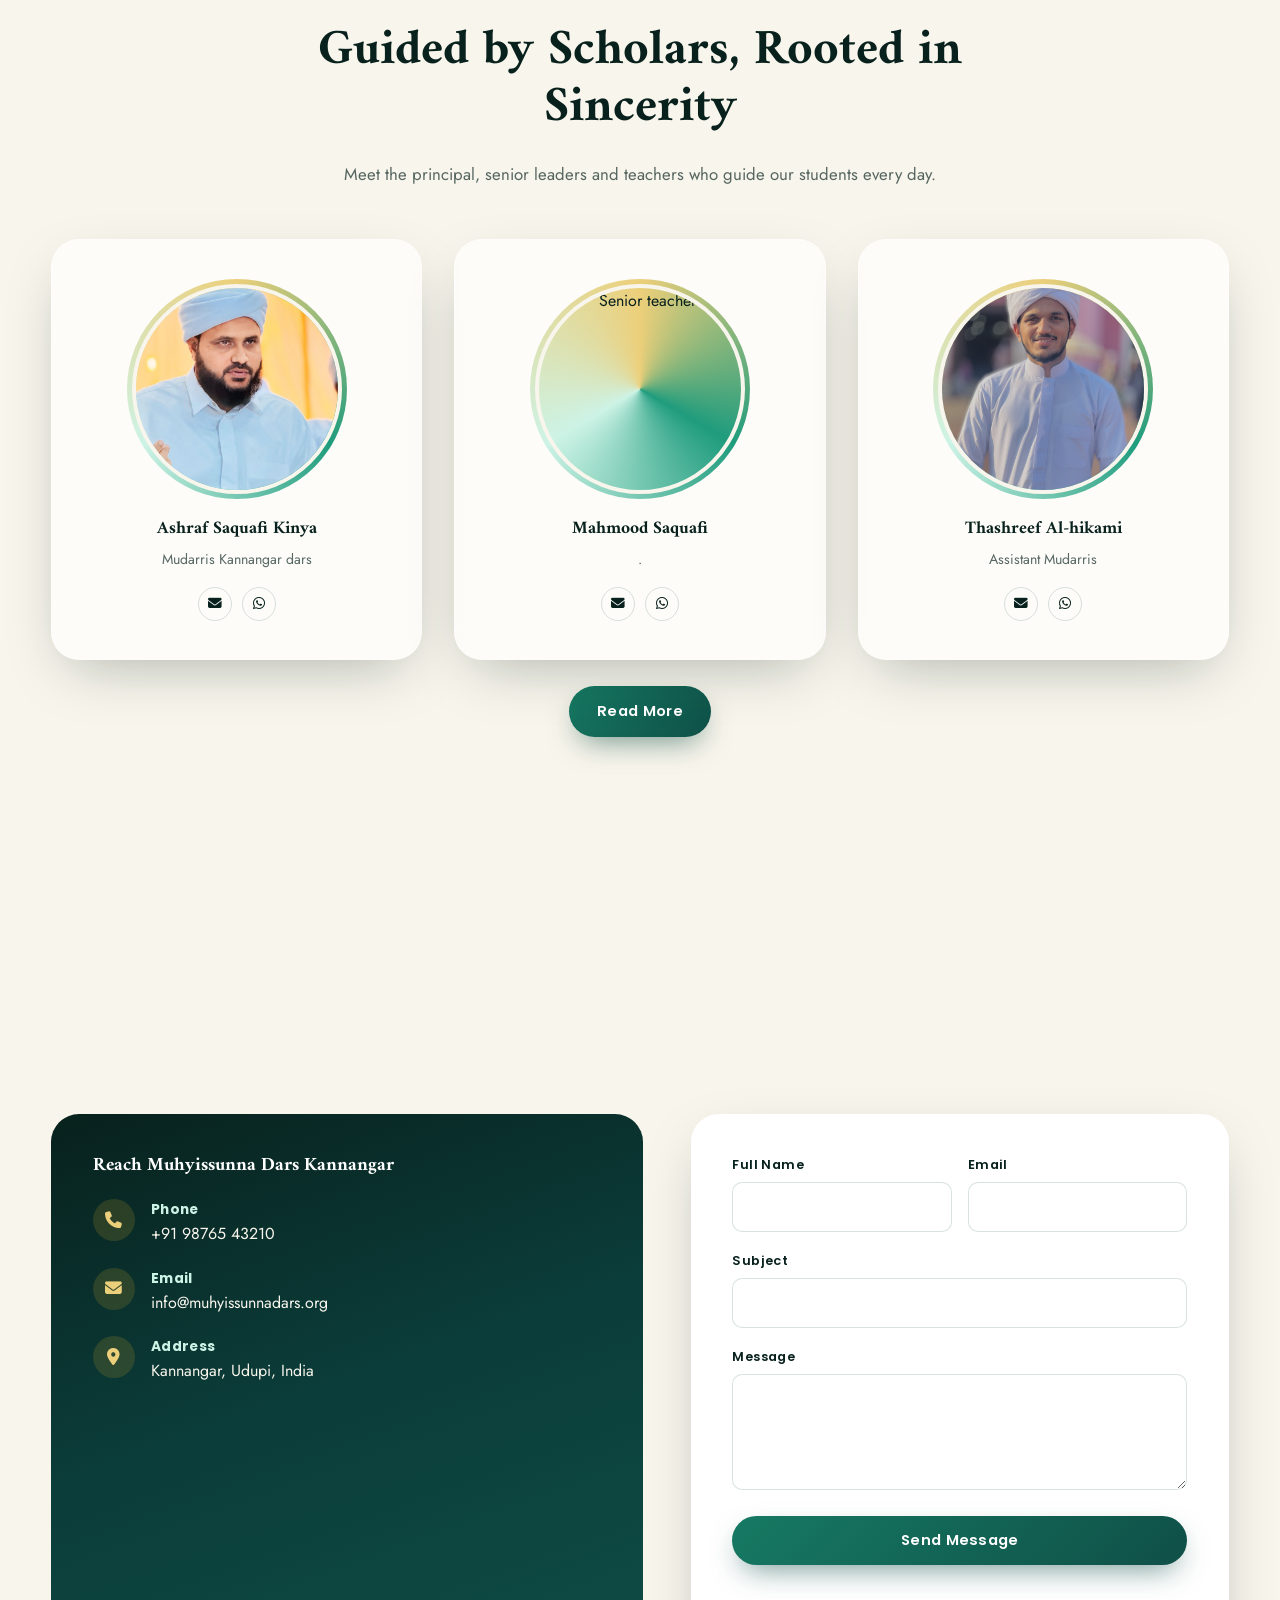
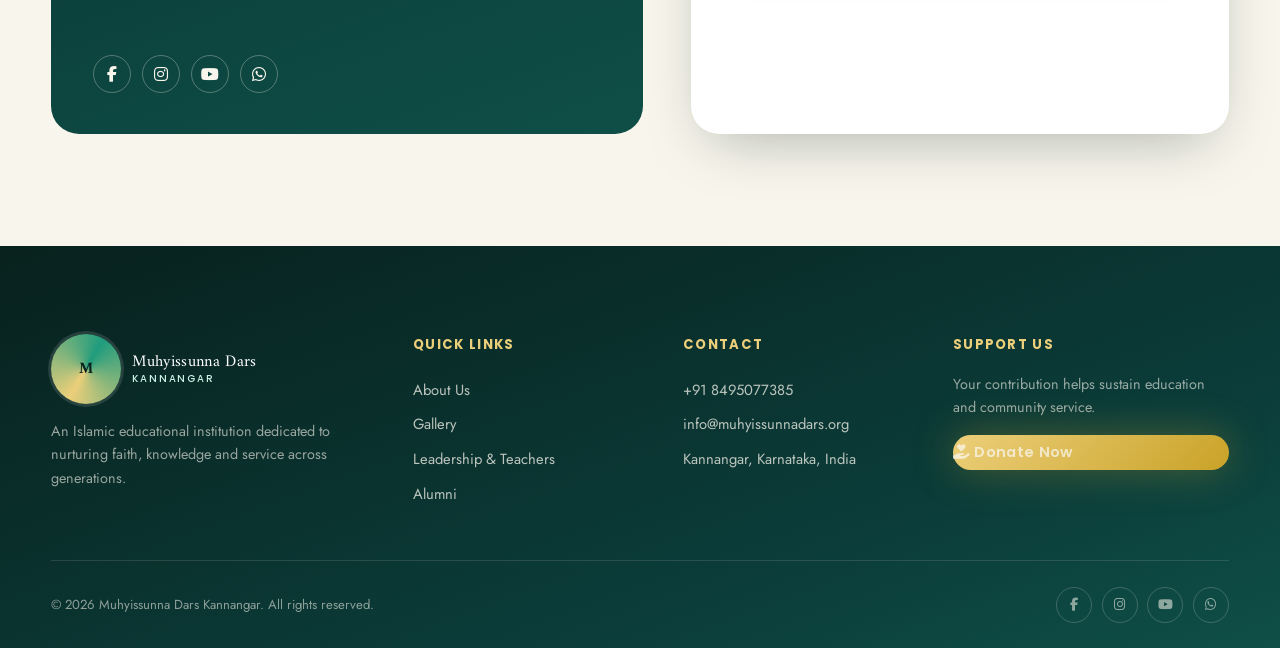
==== commit 992ecdb3: "Update index.html" ====
--- a/index.html
+++ b/index.html
@@ -89,10 +89,10 @@
     </div>
 
     <div class="counters" data-reveal>
-      <div class="counter-item"><div class="num" data-count="30" data-suffix="+">0</div><div class="label">Students</div></div>
-      <div class="counter-item"><div class="num" data-count="3" data-suffix="+">0</div><div class="label">Teachers &amp; Scholars</div></div>
-      <div class="counter-item"><div class="num" data-count="15" data-suffix="">0</div><div class="label">Years of Service</div></div>
-      <div class="counter-item"><div class="num" data-count="90" data-suffix="+">0</div><div class="label">Alumni </div></div>
+      <div class="counter-item"><div class="num" data-count="28" data-suffix="+">0</div><div class="label">Students</div></div>
+      <div class="counter-item"><div class="num" data-count="3" data-suffix="">0</div><div class="label">Teachers &amp; Scholars</div></div>
+      <div class="counter-item"><div class="num" data-count="15" data-suffix="+">0</div><div class="label">Years of Service</div></div>
+      <div class="counter-item"><div class="num" data-count="100" data-suffix="+">0</div><div class="label">Alumni </div></div>
     </div>
   </div>
 </section>
--- a/style.css
+++ b/style.css
@@ -823,3 +823,24 @@
     object-fit: cover; /* Fills the circle */
     border-radius: 50%;
 }
+.video-container {
+    position: relative;
+    width: 100%;
+    padding-bottom: 56.25%; /* 16:9 */
+    overflow: hidden;
+    border-radius: 18px;
+    background: #000;
+}
+
+.video-container iframe {
+    position: absolute;
+    inset: 0;
+    width: 100%;
+    height: 100%;
+    border: 0;
+}
+
+.gallery-item .tag i {
+    color: #ff0000;
+    margin-right: 6px;
+}
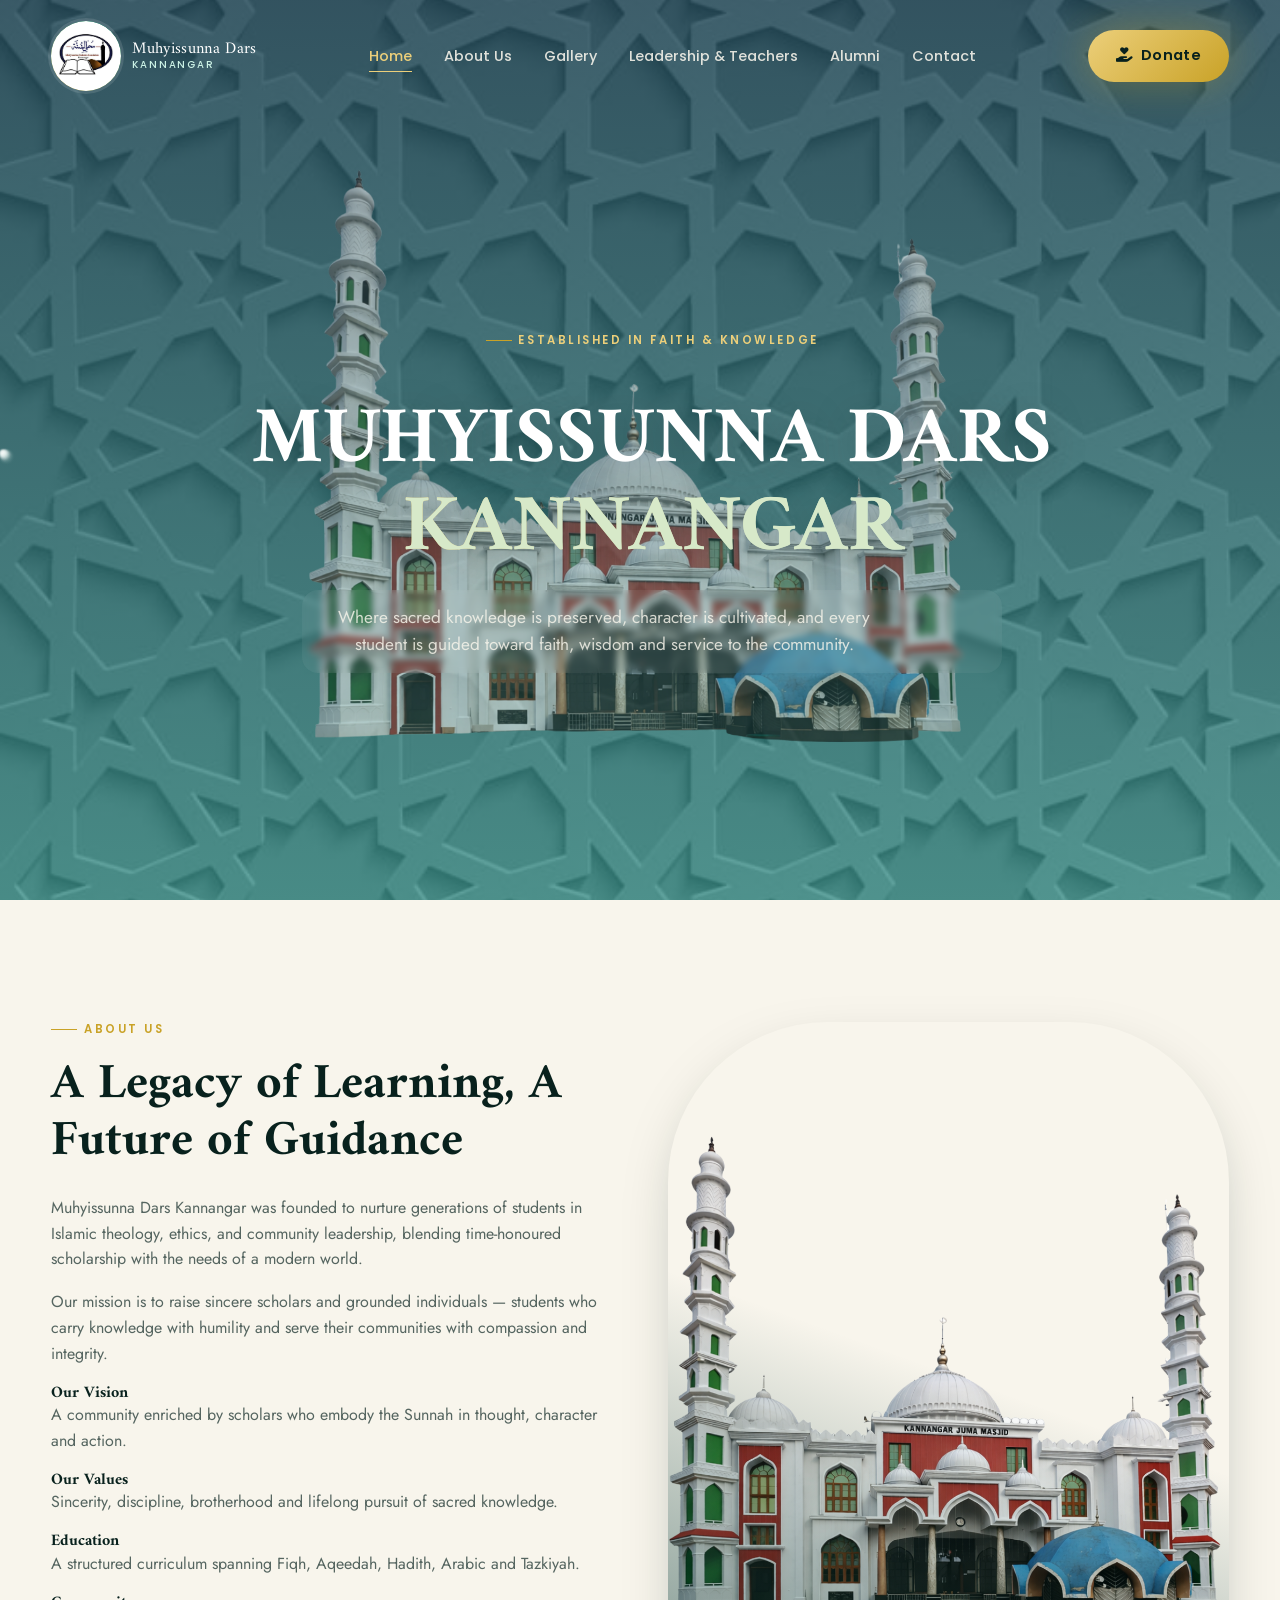
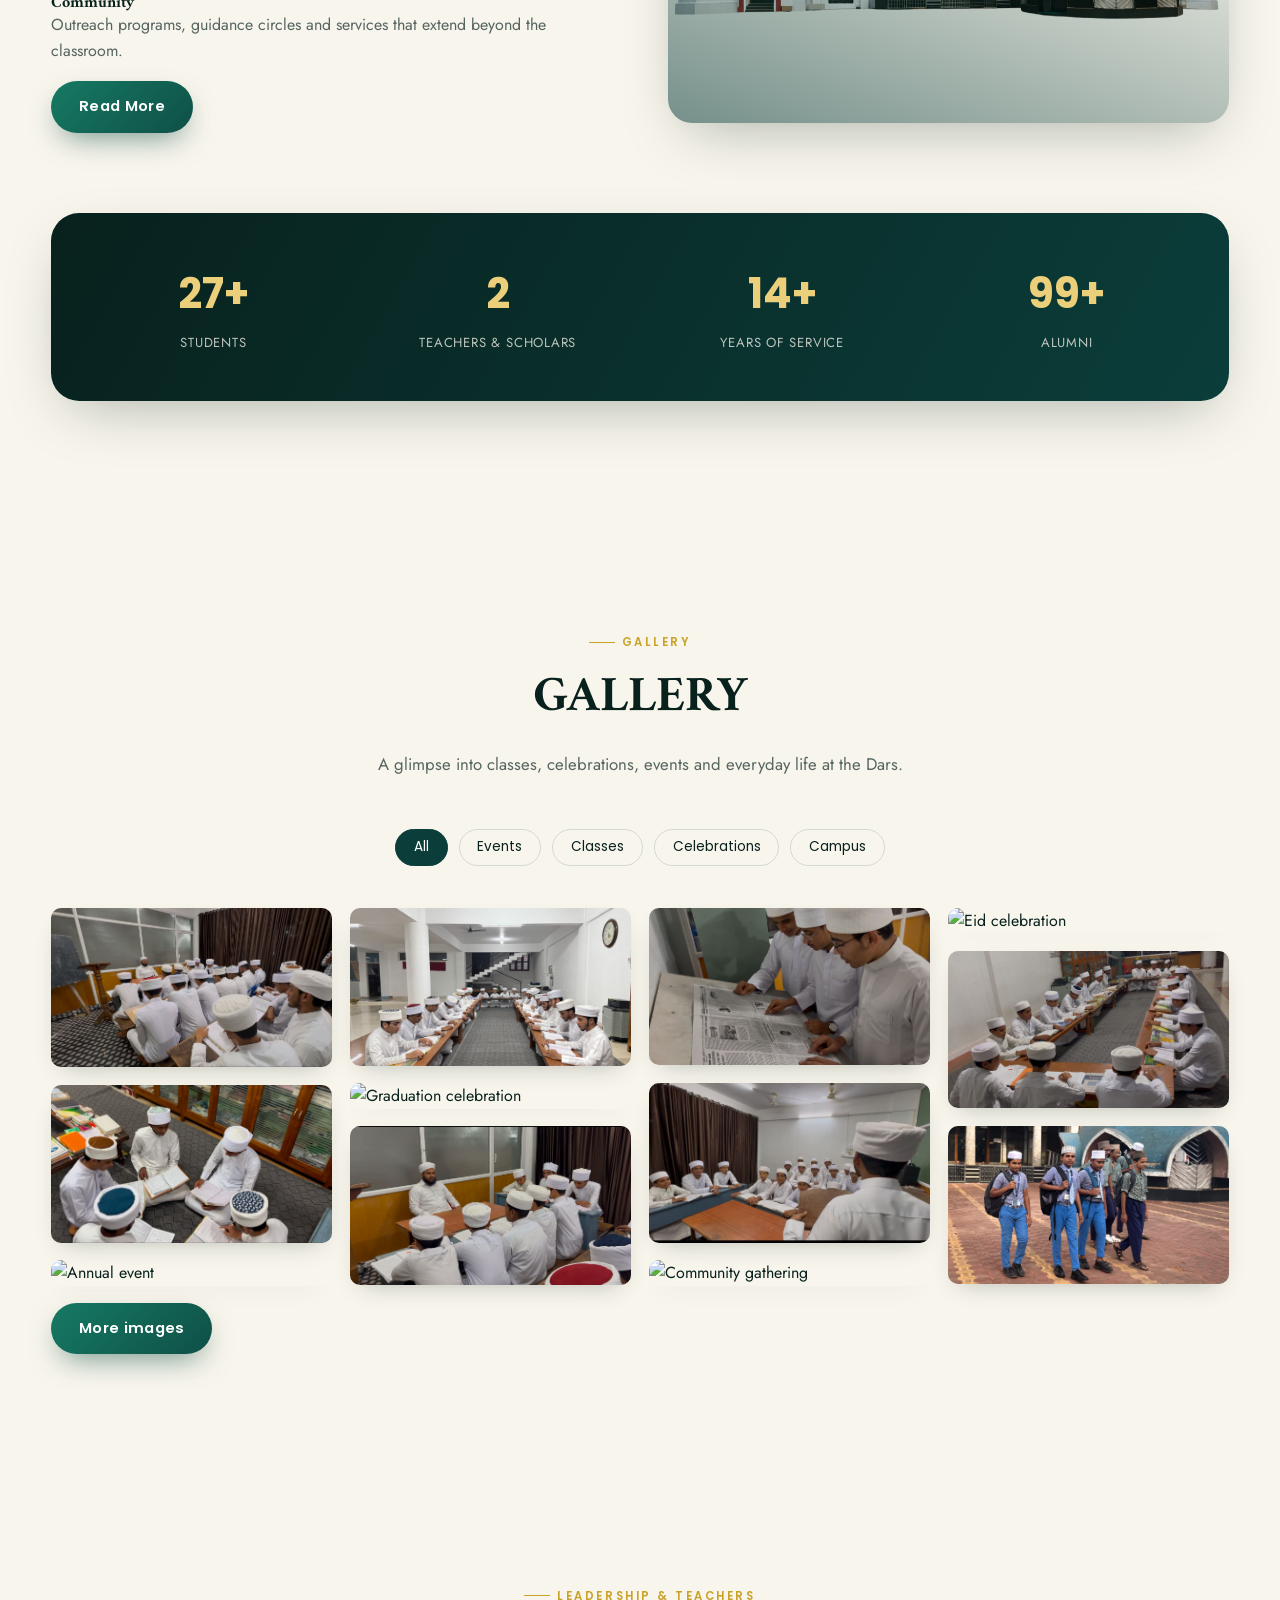
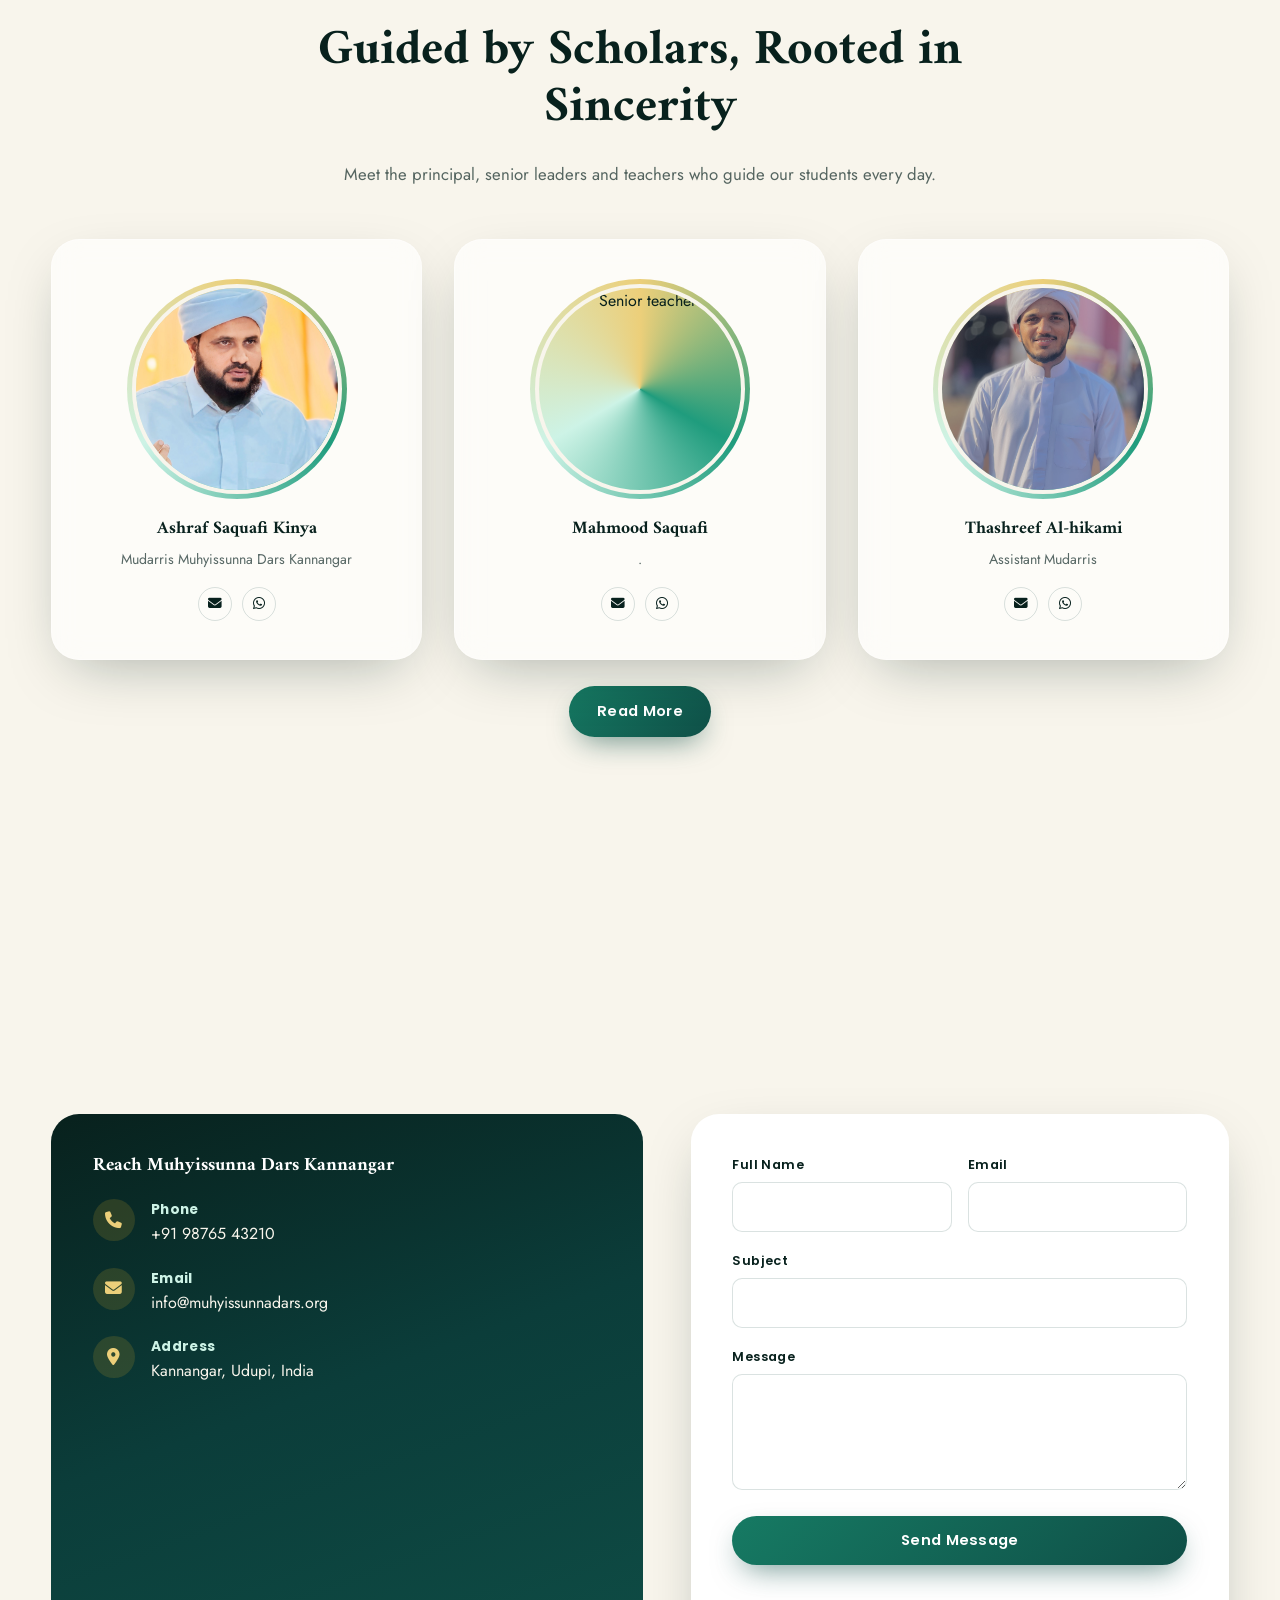
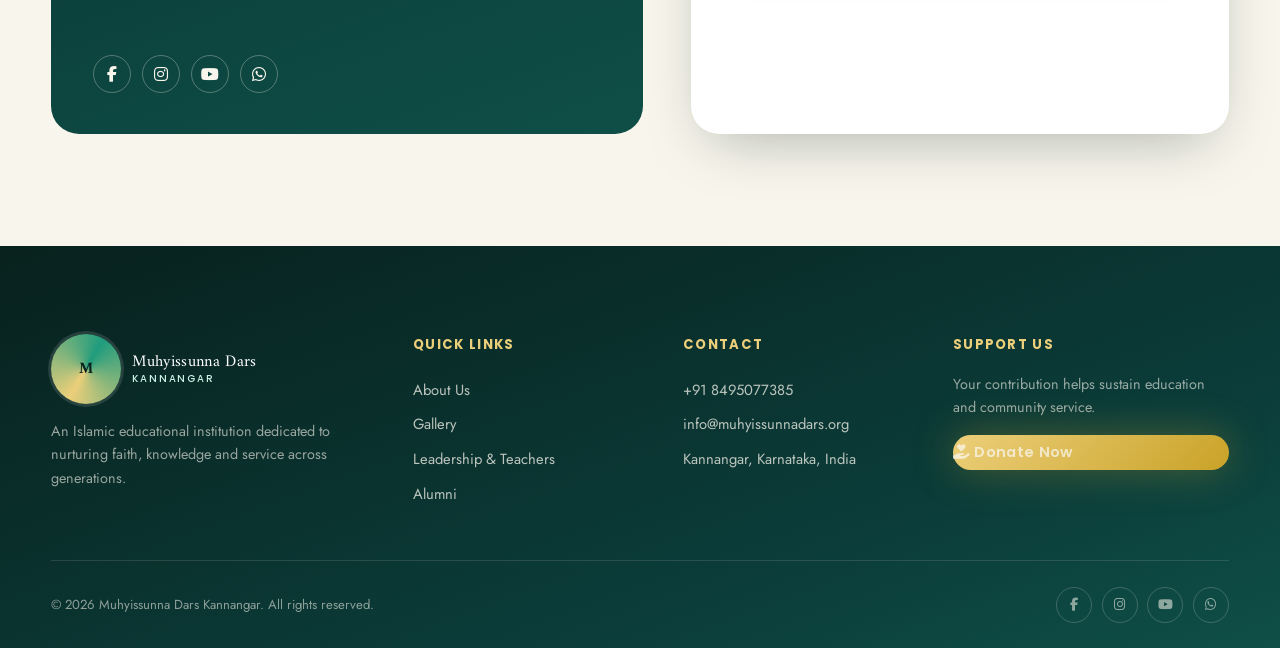
==== commit 592f2778: "Update index.html" ====
--- a/index.html
+++ b/index.html
@@ -151,11 +151,11 @@
         <div class="team-photo"><img src="images/ashrafsaquafikinya.jpeg" alt="Principal"></div>
         <h4>Ashraf Saquafi Kinya</h4>
         <div class="role"></div>
-        <p>Mudarris Kannangar dars</p>
+        <p>Mudarris Muhyissunna Dars Kannangar</p>
         <div class="team-socials"><a href="#"><i class="fa-solid fa-envelope"></i></a><a href="#"><i class="fa-brands fa-whatsapp"></i></a></div>
       </div>
       <div class="team-card" data-reveal>
-        <div class="team-photo"><img src="https://picsum.photos/seed/teacher1/300/300" alt="Senior teacher"></div>
+        <div class="team-photo"><img src="images/mahmoodsaquafi.jpeg" alt="Senior teacher"></div>
         <h4>Mahmood Saquafi</h4>
         <div class="role"></div>
         <p>.</p>
